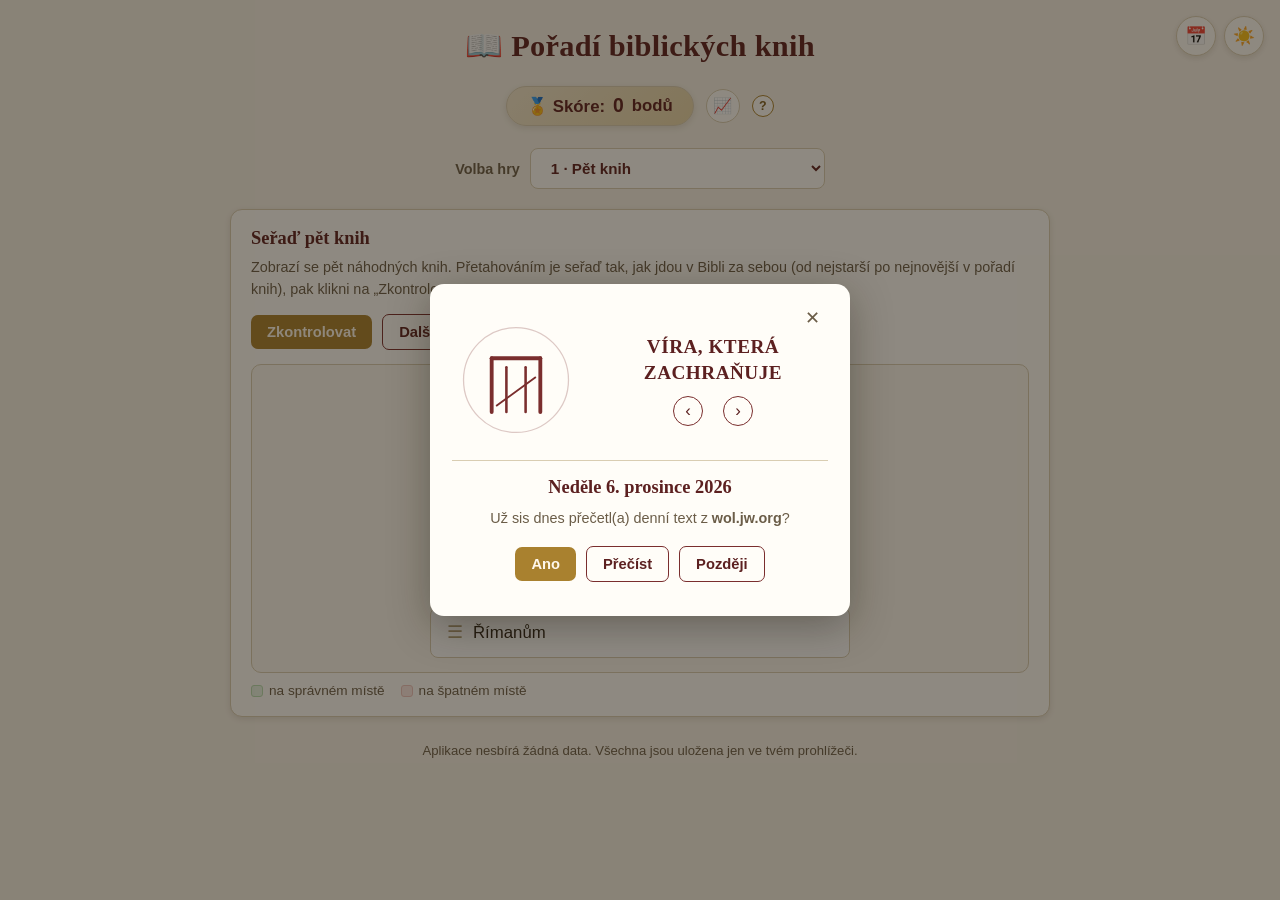
==== biblicke-knihy.html @ 61bc3046 "Add files via upload" ====
<!DOCTYPE html>
<html lang="cs">
<head>
<meta charset="UTF-8">
<meta name="viewport" content="width=device-width, initial-scale=1.0">
<title>Biblické knihy — procvičování pořadí</title>
<style>
  :root{
    color-scheme: light;
    --bg: #f6f1e6;
    --bg-panel: #fffdf8;
    --ink: #2c2317;
    --ink-soft: #6b5d48;
    --gold: #a9812f;
    --gold-dark: #7d5e20;
    --maroon: #7a2e2e;
    --maroon-dark: #5c2020;
    --green: #3c7a3c;
    --green-bg: #e6f2e2;
    --red: #b0433a;
    --red-bg: #fbe6e2;
    --border: #d9cdb2;
    --shadow: 0 2px 6px rgba(60, 45, 20, 0.12);
    --heading-font: Georgia, "Palatino Linotype", serif;
    --list-bg: #fbf7ee;
    --item-bg: #fff;
    --tooltip-bg: #2c2317;
    --ok-border: #b9dcb0;
    --bad-border: #edc3bc;
    --hover-tint: rgba(122,46,46,0.07);
  }
  :root[data-theme="friendly"]{
    --bg: #eef8ff;
    --bg-panel: #ffffff;
    --ink: #223047;
    --ink-soft: #55637e;
    --gold: #ffb100;
    --gold-dark: #e69500;
    --maroon: #ff6f59;
    --maroon-dark: #e2543f;
    --green: #2fb380;
    --green-bg: #e3faf0;
    --red: #ef5b5b;
    --red-bg: #ffe9e9;
    --border: #cfe8fb;
    --shadow: 0 2px 10px rgba(40, 100, 160, 0.12);
    --heading-font: "Trebuchet MS", "Segoe UI", Verdana, sans-serif;
    --list-bg: #f3faff;
    --item-bg: #ffffff;
    --tooltip-bg: #223047;
    --ok-border: #8fdcb4;
    --bad-border: #ffb3b3;
    --hover-tint: rgba(255,111,89,0.10);
  }
  :root[data-theme="dark"]{
    color-scheme: dark;
    --bg: #1b1710;
    --bg-panel: #241f16;
    --ink: #f3e9d0;
    --ink-soft: #c9bb99;
    --gold: #d9a441;
    --gold-dark: #b8860b;
    --maroon: #d9695a;
    --maroon-dark: #f0917c;
    --green: #6fcf8f;
    --green-bg: #1f3b2a;
    --red: #ef7b6c;
    --red-bg: #3d2220;
    --border: #4a4030;
    --shadow: 0 2px 10px rgba(0, 0, 0, 0.45);
    --heading-font: Georgia, "Palatino Linotype", serif;
    --list-bg: #211c14;
    --item-bg: #2e2718;
    --tooltip-bg: #3a2f1e;
    --ok-border: #3f6b4c;
    --bad-border: #6b3f3a;
    --hover-tint: rgba(226,115,95,0.15);
  }
  *{ box-sizing: border-box; }
  html,body{
    margin:0; padding:0;
    background: var(--bg);
    color: var(--ink);
    font-family: "Segoe UI", Verdana, Arial, sans-serif;
    min-height:100vh;
    transition: background .25s ease, color .25s ease;
  }
  .wrap{
    max-width: 860px;
    margin: 0 auto;
    padding: 28px 20px 60px;
  }
  header{
    text-align:center;
    margin-bottom: 22px;
  }
  .global-score-bar{
    display:flex;
    align-items:center;
    justify-content:center;
    gap: 12px;
    flex-wrap: wrap;
    margin: 6px 0 4px;
  }
  .global-score-bar .value-pill{
    background: linear-gradient(135deg,#f1e6ce,#e7d5a8);
    color: var(--maroon-dark);
    font-weight: 700;
    font-size: 1.05em;
    padding: 8px 20px;
    border-radius: 24px;
    border: 1px solid var(--border);
    box-shadow: var(--shadow);
    display:flex;
    align-items:center;
    gap: 8px;
  }
  .global-score-bar .value-pill .num{
    font-size: 1.15em;
    display:inline-block;
  }
  .score-pop{ animation: score-pop .45s ease; }
  @keyframes score-pop{
    0%{ transform: scale(1); }
    40%{ transform: scale(1.22); color: var(--green); }
    100%{ transform: scale(1); }
  }
  .history-btn{
    background: var(--bg-panel);
    border: 1.5px solid var(--border);
    color: var(--gold-dark);
    width: 34px;
    height: 34px;
    border-radius: 50%;
    font-size: 0.95em;
    cursor: pointer;
    display:inline-flex;
    align-items:center;
    justify-content:center;
    padding: 0;
  }

  .theme-toggle-btn, .daily-text-btn{
    position: fixed;
    top: 16px;
    right: 16px;
    background: var(--bg-panel);
    border: 1.5px solid var(--border);
    color: var(--gold-dark);
    width: 40px;
    height: 40px;
    border-radius: 50%;
    font-size: 1.1em;
    cursor: pointer;
    display:inline-flex;
    align-items:center;
    justify-content:center;
    padding: 0;
    box-shadow: var(--shadow);
    z-index: 5000;
    transition: background .25s ease, border-color .2s ease, transform .1s ease;
  }
  .daily-text-btn{ right: 64px; }
  .theme-toggle-btn:hover, .daily-text-btn:hover{ border-color: var(--gold); transform: scale(1.06); }
  .theme-toggle-btn:active, .daily-text-btn:active{ transform: scale(0.96); }
  @media (max-width: 480px){
    .theme-toggle-btn, .daily-text-btn{ top: 10px; right: 10px; width: 36px; height: 36px; font-size: 1em; }
    .daily-text-btn{ right: 54px; }
  }
  .history-btn:hover{ border-color: var(--gold); background: #f1e6ce; }

  .modal-overlay{
    position: fixed;
    inset: 0;
    background: rgba(30, 22, 10, 0.5);
    display: none;
    align-items: center;
    justify-content: center;
    z-index: 10000;
    padding: 20px;
  }
  .modal-overlay.show{ display:flex; }
  .modal-box{
    background: var(--bg-panel);
    border-radius: 14px;
    padding: 20px 22px;
    max-width: 560px;
    width: 100%;
    max-height: 80vh;
    overflow-y: auto;
    box-shadow: 0 10px 40px rgba(30,22,10,0.35);
  }
  .modal-header{
    display:flex;
    align-items:center;
    justify-content:space-between;
    margin-bottom: 12px;
    gap: 10px;
  }
  .modal-header h3{
    margin: 0;
    font-family: var(--heading-font);
    color: var(--maroon-dark);
    font-size: 1.15em;
  }
  .modal-close{
    background: transparent;
    border: none;
    font-size: 1.1em;
    color: var(--ink-soft);
    cursor: pointer;
    padding: 4px 8px;
    border-radius: 6px;
  }
  .modal-close:hover{ background: var(--hover-tint); color: var(--maroon-dark); }

  .history-table{
    width: 100%;
    border-collapse: collapse;
    font-size: 0.92em;
  }
  .history-table th, .history-table td{
    text-align: left;
    padding: 8px 10px;
    border-bottom: 1px solid var(--border);
  }
  .history-table th{
    color: var(--gold-dark);
    font-size: 0.85em;
    text-transform: uppercase;
    letter-spacing: 0.4px;
  }
  .history-table tr:last-child td{ border-bottom: none; }
  .history-table td.today-row, .history-table tr.today-row td{
    font-weight: 700;
    color: var(--maroon-dark);
  }
  .history-table .pct-good{ color: var(--green); font-weight: 700; }
  .history-table .pct-bad{ color: var(--red); }

  .overview-modal .modal-box{ max-width: 780px; }
  .daily-text-modal .modal-box{ max-width: 420px; text-align: center; }
  .daily-text-modal .modal-header{ justify-content: center; position: relative; }
  .daily-text-modal .modal-close{ position: absolute; right: 0; top: 0; }
  .daily-text-toolbar{ justify-content: center; margin-bottom: 0; }
  .daily-text-row{
    display: flex;
    align-items: center;
    gap: 18px;
    text-align: left;
    margin: 4px 0 16px;
  }
  .daily-text-icon{ width: 128px; height: 128px; flex: 0 0 auto; margin: 0; cursor: pointer; }
  .daily-text-icon svg{ width: 100%; height: 100%; display: block; pointer-events: none; }
  .daily-text-icon-desc{
    display: none;
    font-size: 0.85em;
    font-style: italic;
    color: var(--ink-light, var(--maroon));
    text-align: center;
    margin: -6px 0 14px;
    padding: 6px 10px;
    background: var(--hover-tint);
    border-radius: 8px;
  }
  .daily-text-icon-desc.show{ display: block; }
  .daily-text-word-col{
    display: flex;
    flex-direction: column;
    gap: 10px;
    flex: 1 1 auto;
  }
  .daily-text-word{
    font-family: var(--heading-font);
    color: var(--maroon-dark);
    font-size: 1.2em;
    font-weight: 700;
    margin: 0;
    line-height: 1.35;
    text-align: center;
    text-transform: uppercase;
    letter-spacing: 0.5px;
  }
  .daily-text-nav{ display: flex; justify-content: center; gap: 20px; }
  .daily-text-nav-btn{
    width: 30px;
    height: 30px;
    border-radius: 50%;
    border: 1px solid var(--maroon);
    background: transparent;
    color: var(--maroon-dark);
    font-size: 1.05em;
    line-height: 1;
    cursor: pointer;
    display: flex;
    align-items: center;
    justify-content: center;
    transition: background .15s ease, transform .05s ease;
  }
  .daily-text-nav-btn:hover{ background: var(--hover-tint); }
  .daily-text-nav-btn:active{ transform: translateY(1px); }
  @media (max-width: 480px){
    .daily-text-icon{ width: 100px; height: 100px; }
    .daily-text-word{ font-size: 1.15em; }
  }
  .daily-text-divider{
    border: none;
    border-top: 1px solid var(--border);
    margin: 0 0 16px;
  }
  .daily-text-date{
    font-family: var(--heading-font);
    color: var(--maroon-dark);
    font-size: 1.15em;
    margin: 0 0 10px;
    text-align: center;
  }
  .table-scroll{ overflow-x: auto; }
  .overview-table{
    width: 100%;
    border-collapse: collapse;
    font-size: 0.85em;
    white-space: nowrap;
  }
  .overview-table th, .overview-table td{
    text-align: left;
    padding: 6px 10px;
    border-bottom: 1px solid var(--border);
  }
  .overview-table th{
    color: var(--gold-dark);
    font-size: 0.82em;
    text-transform: uppercase;
    letter-spacing: 0.3px;
    position: sticky;
    top: 0;
    background: var(--bg-panel);
  }
  .overview-table tr:last-child td{ border-bottom: none; }
  .overview-table td:first-child{ font-weight: 600; color: var(--maroon-dark); }
  .overview-table tr.testament-gap td{ padding: 8px 0; border-bottom: none; }

  .help-icon{
    position: relative;
    display:inline-flex;
    align-items:center;
    justify-content:center;
    width: 22px;
    height: 22px;
    border-radius: 50%;
    background: var(--bg-panel);
    border: 1.5px solid var(--gold);
    color: var(--gold-dark);
    font-size: 0.78em;
    font-weight: 700;
    cursor: help;
  }
  .help-icon .tooltip{
    display:none;
    position: absolute;
    top: 130%;
    left: 50%;
    transform: translateX(-50%);
    width: 260px;
    background: var(--tooltip-bg);
    color: #fff8ec;
    font-weight: 400;
    font-size: 0.82em;
    line-height: 1.4;
    padding: 10px 12px;
    border-radius: 8px;
    box-shadow: var(--shadow);
    z-index: 20;
    text-align: left;
  }
  .help-icon .tooltip::after{
    content: "";
    position: absolute;
    bottom: 100%;
    left: 50%;
    transform: translateX(-50%);
    border: 6px solid transparent;
    border-bottom-color: var(--tooltip-bg);
  }
  .help-icon:hover .tooltip,
  .help-icon:focus .tooltip,
  .help-icon.tooltip-open .tooltip{
    display:block;
  }

  h1{
    font-family: var(--heading-font);
    color: var(--maroon-dark);
    font-size: 1.9em;
    margin: 0 0 6px;
    letter-spacing: 0.3px;
  }
  nav.tabs{
    display:flex;
    justify-content:center;
    align-items:center;
    gap: 10px;
    margin: 22px 0 20px;
    flex-wrap: wrap;
  }
  .mode-select-label{
    color: var(--ink-soft);
    font-size: 0.9em;
    font-weight: 600;
  }
  .mode-select{
    background: var(--bg-panel);
    border: 1.5px solid var(--border);
    color: var(--maroon-dark);
    padding: 10px 16px;
    border-radius: 8px;
    font-size: 0.95em;
    font-weight: 600;
    cursor: pointer;
    font-family: inherit;
    min-width: 240px;
  }
  .mode-select:hover{ border-color: var(--gold); }
  .mode-select:focus{ outline: 2px solid var(--gold); outline-offset: 1px; }
  .panel{ display:none; }
  .panel.active{ display:block; }

  .card{
    background: var(--bg-panel);
    border: 1px solid var(--border);
    border-radius: 12px;
    padding: 18px 20px;
    box-shadow: var(--shadow);
    margin-bottom: 18px;
    transition: background .25s ease, border-color .25s ease;
  }
  .card h2{
    font-family: var(--heading-font);
    color: var(--maroon-dark);
    font-size: 1.15em;
    margin: 0 0 8px;
    display: flex;
    align-items: center;
    gap: 8px;
  }
  .card h2 .help-icon{
    flex-shrink: 0;
    font-family: "Segoe UI", Verdana, Arial, sans-serif;
  }
  .card h2 .help-icon .tooltip{
    left: 0;
    transform: none;
    font-weight: 400;
  }
  .card h2 .help-icon .tooltip::after{
    left: 10px;
    transform: none;
  }
  .hint{
    color: var(--ink-soft);
    font-size: 0.9em;
    margin: 0 0 14px;
    line-height: 1.5;
  }

  .toolbar{
    display:flex;
    gap: 10px;
    flex-wrap: wrap;
    align-items:center;
    margin-bottom: 14px;
  }
  button.action{
    background: var(--gold);
    color: #fff8ec;
    border: none;
    padding: 9px 16px;
    border-radius: 7px;
    font-size: 0.92em;
    font-weight: 600;
    cursor: pointer;
    transition: background .15s ease, transform .05s ease;
  }
  button.action:hover{ background: var(--gold-dark); }
  button.action:active{ transform: translateY(1px); }
  button.action.secondary{
    background: transparent;
    color: var(--maroon-dark);
    border: 1.5px solid var(--maroon);
  }
  button.action.secondary:hover{ background: var(--hover-tint); }
  .btn-short{ display:none; }

  .score{
    margin-left: auto;
    font-weight: 700;
    color: var(--maroon-dark);
    font-size: 0.95em;
    background: #f1e6ce;
    padding: 6px 12px;
    border-radius: 20px;
    border: 1px solid var(--border);
  }

  .verdict{
    margin: 4px 0 14px;
    padding: 10px 14px;
    border-radius: 8px;
    font-weight: 600;
    font-size: 0.95em;
    display:none;
  }
  .verdict.show{ display:block; }
  .verdict.perfect{ background: var(--green-bg); color: var(--green); border: 1px solid var(--ok-border); font-size: 1.05em; }
  .verdict.partial{ background: var(--red-bg); color: var(--red); border: 1px solid var(--bad-border); }
  .verdict.celebrate{ animation: verdict-pop .55s cubic-bezier(.34,1.56,.64,1); }

  @keyframes verdict-pop{
    0%{ transform: scale(0.85); }
    50%{ transform: scale(1.06); }
    100%{ transform: scale(1); }
  }

  .firework-particle{
    position: fixed;
    width: 6px;
    height: 6px;
    border-radius: 50%;
    pointer-events: none;
    z-index: 9999;
    box-shadow: 0 0 6px 1px currentColor;
    animation-name: firework-burst;
    animation-timing-function: cubic-bezier(.15,.65,.35,1);
    animation-fill-mode: forwards;
  }
  @keyframes firework-burst{
    0%{ transform: translate3d(0,0,0) scale(1); opacity: 1; }
    65%{ opacity: 1; }
    100%{ transform: translate3d(var(--dx), var(--dy), 0) scale(0.25); opacity: 0; }
  }

  .firework-flash{
    position: fixed;
    width: 10px;
    height: 10px;
    margin: -5px 0 0 -5px;
    border-radius: 50%;
    pointer-events: none;
    z-index: 9998;
    background: radial-gradient(circle, #fff 0%, rgba(255,255,255,0) 70%);
    animation: firework-flash .45s ease-out forwards;
  }
  @keyframes firework-flash{
    0%{ transform: scale(0.3); opacity: 1; }
    100%{ transform: scale(7); opacity: 0; }
  }

  .sortable-list{
    list-style: none;
    margin: 0; padding: 0;
    max-height: 60vh;
    overflow-y: auto;
    border: 1px solid var(--border);
    border-radius: 10px;
    padding: 8px;
    background: var(--list-bg);
    transition: background .25s ease, border-color .25s ease;
  }
  #list2.sortable-list, #list3.sortable-list, #list6.sortable-list, #list1.sortable-list{ max-height: none; }

  .two-col{
    display:flex;
    gap: 14px;
    flex-wrap: nowrap;
    align-items: stretch;
  }
  .two-col .col{
    flex: 1 1 0;
    min-width: 0;
  }
  .two-col .col h3{
    font-family: var(--heading-font);
    color: var(--gold-dark);
    font-size: 0.95em;
    line-height: 1.25;
    margin: 0 0 8px;
    text-align: center;
    text-transform: uppercase;
    letter-spacing: 0.5px;
    min-height: 2.5em;
    display: flex;
    align-items: flex-end;
    justify-content: center;
  }
  .two-col .sortable-list{
    max-height: none;
  }

  .solution-wrap{
    display: flex;
    gap: 14px;
    flex-wrap: nowrap;
    align-items: stretch;
  }
  .solution-wrap .col{
    flex: 1 1 0;
    min-width: 0;
  }
  .solution-wrap .col h3{
    font-family: var(--heading-font);
    color: var(--gold-dark);
    font-size: 0.95em;
    line-height: 1.25;
    margin: 0 0 8px;
    text-align: center;
    text-transform: uppercase;
    letter-spacing: 0.5px;
    display: none;
  }
  .solution-wrap.revealed .col h3{ display: block; }
  .solution-wrap .solution-col{ display: none; }
  .solution-wrap.revealed .solution-col{ display: block; }
  .solution-wrap .sortable-list{ max-height: none; }
  .solution-item{ cursor: default; }
  .solution-item:active{ cursor: default; }
  .solution-item .pos{ flex-shrink: 0; }

  .tile-section-title{
    font-family: var(--heading-font);
    color: var(--gold-dark);
    font-size: 1em;
    text-transform: uppercase;
    letter-spacing: 0.5px;
    margin: 18px 0 8px;
    text-align: left;
  }
  .tile-section-title:first-of-type{ margin-top: 4px; }
  .book-tile-grid{
    list-style: none;
    margin: 0;
    padding: 0;
    display: grid;
    grid-template-columns: repeat(auto-fill, minmax(58px, 1fr));
    gap: 8px;
  }
  .book-tile{
    aspect-ratio: 1;
    display: flex;
    align-items: center;
    justify-content: center;
    text-align: center;
    background: var(--item-bg);
    border: 1.5px solid var(--border);
    border-radius: 8px;
    padding: 4px;
    font-size: 0.85em;
    line-height: 1.15;
    cursor: grab;
    user-select: none;
    transition: background .15s ease, border-color .15s ease, transform .05s ease;
  }
  .book-tile:active{ cursor: grabbing; }
  .book-tile.dragging{ opacity: 0.4; }
  .book-tile.drop-target{ border-color: var(--gold); }
  .book-tile.correct{
    background: var(--green-bg);
    border-color: var(--ok-border);
  }
  .book-tile.incorrect{
    background: var(--red-bg);
    border-color: var(--bad-border);
  }
  @media (max-width: 480px){
    .book-tile-grid{ grid-template-columns: repeat(auto-fill, minmax(48px, 1fr)); gap: 6px; }
    .book-tile{ font-size: 0.78em; }
    .tile-section-title{ font-size: 0.9em; }
  }
  /* Na tabletu a počítači je místa dost, tak jsou čtverečky větší a
     prostornější — spíš obdélníky s čitelnějším textem než malé čtverečky. */
  @media (min-width: 640px){
    .book-tile-grid{ grid-template-columns: repeat(auto-fill, minmax(100px, 1fr)); gap: 10px; }
    .book-tile{
      aspect-ratio: auto;
      min-height: 64px;
      padding: 8px 10px;
      font-size: 1.05em;
      border-radius: 10px;
    }
    .tile-section-title{ font-size: 1.1em; margin: 22px 0 10px; }
  }
  #panel4 .book-item, #panel5 .book-item{
    width: 100%;
    min-width: 0;
    min-height: 62px;
    box-sizing: border-box;
    margin: 6px 0;
    padding: 8px 10px;
    justify-content: flex-start;
    text-align: left;
  }
  #panel4 .book-item .name, #panel5 .book-item .name{ line-height: 1.25; }

  @media (max-width: 480px){
    .two-col{ gap: 8px; }
    #panel4 .book-item, #panel5 .book-item{
      min-height: 56px;
      padding: 7px 8px;
      font-size: 0.82em;
      gap: 6px;
    }
    #panel4 .book-item .handle, #panel5 .book-item .handle{ font-size: 0.9em; }
    .two-col .col h3{ font-size: 0.8em; }
  }

  .book-item{
    background: var(--item-bg);
    border: 1.5px solid var(--border);
    border-radius: 8px;
    padding: 11px 14px;
    margin: 6px auto;
    width: min(420px, 100%);
    min-width: 200px;
    cursor: grab;
    display:flex;
    align-items:center;
    justify-content:center;
    gap: 10px;
    font-size: 0.98em;
    user-select: none;
    transition: background .15s ease, border-color .15s ease, transform .05s ease;
  }
  .book-item:active{ cursor: grabbing; }
  .book-item .handle{
    color: var(--gold-dark);
    font-size: 1.05em;
    opacity: 0.6;
  }
  .book-item .pos{
    display:inline-flex;
    align-items:center;
    justify-content:center;
    min-width: 24px;
    height: 24px;
    border-radius: 50%;
    background: #eee0c0;
    color: var(--gold-dark);
    font-size: 0.78em;
    font-weight: 700;
  }
  .book-item .name{ flex: 1; }
  .book-item.dragging{ opacity: 0.4; }
  .book-item.drop-target{ border-color: var(--gold); }
  .book-item.correct{
    background: var(--green-bg);
    border-color: var(--ok-border);
  }
  .book-item.incorrect{
    background: var(--red-bg);
    border-color: var(--bad-border);
  }

  #list2 .book-item, #list2Solution .book-item{ font-size: 1.05em; padding: 14px 16px; }

  .item-arrow{
    flex-shrink: 0;
    width: 26px;
    height: 26px;
    border-radius: 50%;
    border: 1.5px solid var(--border);
    background: var(--item-bg);
    color: var(--gold-dark);
    font-size: 0.9em;
    line-height: 1;
    display: flex;
    align-items: center;
    justify-content: center;
    cursor: pointer;
    padding: 0;
    transition: background .15s ease, border-color .15s ease, transform .05s ease;
  }
  .item-arrow:hover{ background: var(--hover-tint); border-color: var(--gold); }
  .item-arrow:active{ transform: scale(0.92); }
  #list1.hide-arrows .item-arrow{ display: none; }

  .legend{
    display:flex;
    gap: 16px;
    font-size: 0.85em;
    color: var(--ink-soft);
    margin-top: 10px;
    flex-wrap: wrap;
  }
  .legend span{ display:flex; align-items:center; gap:6px; }
  .swatch{ width:12px; height:12px; border-radius:3px; display:inline-block; }
  .swatch.g{ background: var(--green-bg); border:1px solid var(--ok-border); }
  .swatch.r{ background: var(--red-bg); border:1px solid var(--bad-border); }

  footer{
    text-align:center;
    color: var(--ink-soft);
    font-size: 0.82em;
    margin-top: 26px;
  }

  @media (max-width: 480px){
    h1{ font-size: 1.5em; }
    .book-item{ font-size: 0.9em; padding: 9px 10px; }
    .btn-full{ display:none; }
    .btn-short{ display:inline; }
    .toolbar{ gap: 6px; }
    .toolbar button.action{ padding: 8px 9px; font-size: 0.85em; }
  }
</style>
</head>
<body>
<button class="theme-toggle-btn" id="themeToggle" title="Přepnout vzhled" aria-label="Přepnout vzhled">☀️</button>
<button class="daily-text-btn" id="dailyTextBtn" title="Denní text" aria-label="Denní text">📅</button>
<div class="wrap">
  <header>
    <h1>📖 Pořadí biblických knih</h1>
  </header>

  <div class="global-score-bar">
    <span class="value-pill">🏅 Skóre: <span class="num" id="globalScoreValue">0</span> bodů</span>
    <button class="history-btn" id="historyBtn" title="Historie skóre" aria-label="Historie skóre">📈</button>
    <span class="help-icon" id="scoreHelpIcon" tabindex="0">
      ?
      <span class="tooltip">Za každou správně umístěnou knihu nebo pisatele +2 body, u nejtěžší hry (doba dokončení psaní) +5 bodů. Za každou chybu −1 bod, za bezchybné kolo bonus navrch. Skóre je společné pro všech pět her a v tomto prohlížeči vydrží do půlnoci, pak se počítá znovu od nuly. Historie (ikonka grafu) ukazuje přehled po dnech.</span>
    </span>
  </div>

  <div class="modal-overlay" id="historyModal">
    <div class="modal-box">
      <div class="modal-header">
        <h3>📈 Historie skóre po dnech</h3>
        <button class="modal-close" id="historyClose" aria-label="Zavřít">✕</button>
      </div>
      <div id="historyContent"></div>
    </div>
  </div>

  <div class="modal-overlay overview-modal" id="overviewModal">
    <div class="modal-box">
      <div class="modal-header">
        <h3>Přehled biblických knih</h3>
        <button class="modal-close" id="overviewClose" aria-label="Zavřít">✕</button>
      </div>
      <div id="overviewContent"></div>
    </div>
  </div>

  <div class="modal-overlay daily-text-modal" id="dailyTextModal">
    <div class="modal-box">
      <div class="modal-header">
        <button class="modal-close" id="dailyTextClose" aria-label="Zavřít">✕</button>
      </div>
      <div class="daily-text-row">
        <div class="daily-text-icon" id="dailyTextIcon" role="button" tabindex="0" aria-label="Co znázorňuje ikona"></div>
        <div class="daily-text-word-col">
          <p class="daily-text-word" id="dailyTextWord"></p>
          <div class="daily-text-nav">
            <button class="daily-text-nav-btn" id="dailyTextPrev" aria-label="Předchozí den">‹</button>
            <button class="daily-text-nav-btn" id="dailyTextNext" aria-label="Další den">›</button>
          </div>
        </div>
      </div>
      <p class="daily-text-icon-desc" id="dailyTextIconDesc"></p>
      <hr class="daily-text-divider" />
      <h3 id="dailyTextTitle" class="daily-text-date">Denní text</h3>
      <p class="hint" style="margin:0 0 16px;">Už sis dnes přečetl(a) denní text z <strong>wol.jw.org</strong>?</p>
      <div class="toolbar daily-text-toolbar">
        <button class="action" id="dailyTextYes">Ano</button>
        <button class="action secondary" id="dailyTextReadBtn">Přečíst</button>
        <button class="action secondary" id="dailyTextLater">Později</button>
      </div>
    </div>
  </div>

  <nav class="tabs">
    <label for="modeSelect" class="mode-select-label">Volba hry</label>
    <select id="modeSelect" class="mode-select">
      <option value="2">1 · Pět knih</option>
      <option value="3">2 · Malí proroci</option>
      <option value="4">3 · Knihy a pisatelé</option>
      <option value="5">4 · Kniha a doba dokončení psaní</option>
      <option value="6">5 · Křesťanská řecká písma</option>
      <option value="1">6 · Všech 66 knih</option>
      <option value="7">7 · Všech 66 knih (čtverečky)</option>
    </select>
  </nav>

  <!-- MODE 1 -->
  <section class="panel" id="panel1">
    <div class="card">
      <h2>Seřaď všech 66 knih<span class="help-icon hint-icon" id="hint1Icon" tabindex="0" style="display:none;">?<span class="tooltip">Knihy jsou zamíchané. Přetahováním (klikni, táhni a pusť) je seřaď do správného pořadí, v jakém jdou v Bibli za sebou — od Genesis po Zjevení. Pak klikni na „Zkontrolovat“.</span></span></h2>
      <p class="hint" id="hint1">Knihy jsou zamíchané. Přetahováním (klikni, táhni a pusť) je seřaď do správného pořadí, v jakém jdou v Bibli za sebou — od Genesis po Zjevení. Pak klikni na „Zkontrolovat“.</p>
      <div class="toolbar">
        <button class="action" id="check1">Zkontrolovat</button>
        <button class="action secondary" id="shuffle1"><span class="btn-full">Zamíchat znovu</span><span class="btn-short">Další</span></button>
        <button class="action secondary" id="reveal1"><span class="btn-full">Zobrazit řešení</span><span class="btn-short">Řešení</span></button>
        <button class="action secondary" id="overview1" aria-label="Přehled biblických knih"><span class="btn-full">Přehled</span><span class="btn-short" aria-hidden="true">📖</span></button>
      </div>
      <div class="verdict" id="verdict1"></div>
      <div class="solution-wrap" id="wrap1">
        <div class="col">
          <h3>Tvé pořadí</h3>
          <ul class="sortable-list" id="list1"></ul>
        </div>
        <div class="col solution-col">
          <h3>Správné řešení</h3>
          <ul class="sortable-list" id="list1Solution"></ul>
        </div>
      </div>
      <div class="legend">
        <span><span class="swatch g"></span> na správném místě</span>
        <span><span class="swatch r"></span> na špatném místě</span>
      </div>
    </div>
  </section>

  <!-- MODE 2 -->
  <section class="panel active" id="panel2">
    <div class="card">
      <h2>Seřaď pět knih<span class="help-icon hint-icon" id="hint2Icon" tabindex="0" style="display:none;">?<span class="tooltip">Zobrazí se pět náhodných knih. Přetahováním je seřaď tak, jak jdou v Bibli za sebou (od nejstarší po nejnovější v pořadí knih), pak klikni na „Zkontrolovat“.</span></span></h2>
      <p class="hint" id="hint2">Zobrazí se pět náhodných knih. Přetahováním je seřaď tak, jak jdou v Bibli za sebou (od nejstarší po nejnovější v pořadí knih), pak klikni na „Zkontrolovat“.</p>
      <div class="toolbar">
        <button class="action" id="check2">Zkontrolovat</button>
        <button class="action secondary" id="next2"><span class="btn-full">Dalších pět knih</span><span class="btn-short">Další</span></button>
        <button class="action secondary" id="reveal2"><span class="btn-full">Zobrazit řešení</span><span class="btn-short">Řešení</span></button>
        <button class="action secondary" id="overview2" aria-label="Přehled biblických knih"><span class="btn-full">Přehled</span><span class="btn-short" aria-hidden="true">📖</span></button>
      </div>
      <div class="verdict" id="verdict2"></div>
      <div class="solution-wrap" id="wrap2">
        <div class="col">
          <h3>Tvé pořadí</h3>
          <ul class="sortable-list" id="list2"></ul>
        </div>
        <div class="col solution-col">
          <h3>Správné řešení</h3>
          <ul class="sortable-list" id="list2Solution"></ul>
        </div>
      </div>
      <div class="legend">
        <span><span class="swatch g"></span> na správném místě</span>
        <span><span class="swatch r"></span> na špatném místě</span>
      </div>
    </div>
  </section>

  <!-- MODE 3 -->
  <section class="panel" id="panel3">
    <div class="card">
      <h2>Seřaď 12 malých proroků<span class="help-icon hint-icon" id="hint3Icon" tabindex="0" style="display:none;">?<span class="tooltip">Zamíchá se všech 12 knih malých proroků (Ozeáš až Malachiáš). Přetahováním je seřaď do správného pořadí, pak klikni na „Zkontrolovat“.</span></span></h2>
      <p class="hint" id="hint3">Zamíchá se všech 12 knih malých proroků (Ozeáš až Malachiáš). Přetahováním je seřaď do správného pořadí, pak klikni na „Zkontrolovat“.</p>
      <div class="toolbar">
        <button class="action" id="check3">Zkontrolovat</button>
        <button class="action secondary" id="shuffle3"><span class="btn-full">Zamíchat znovu</span><span class="btn-short">Další</span></button>
        <button class="action secondary" id="reveal3"><span class="btn-full">Zobrazit řešení</span><span class="btn-short">Řešení</span></button>
        <button class="action secondary" id="overview3" aria-label="Přehled biblických knih"><span class="btn-full">Přehled</span><span class="btn-short" aria-hidden="true">📖</span></button>
      </div>
      <div class="verdict" id="verdict3"></div>
      <div class="solution-wrap" id="wrap3">
        <div class="col">
          <h3>Tvé pořadí</h3>
          <ul class="sortable-list" id="list3"></ul>
        </div>
        <div class="col solution-col">
          <h3>Správné řešení</h3>
          <ul class="sortable-list" id="list3Solution"></ul>
        </div>
      </div>
      <div class="legend">
        <span><span class="swatch g"></span> na správném místě</span>
        <span><span class="swatch r"></span> na špatném místě</span>
      </div>
    </div>
  </section>

  <!-- MODE 4 -->
  <section class="panel" id="panel4">
    <div class="card">
      <h2>Seřaď knihy a přiřaď pisatele<span class="help-icon hint-icon" id="hint4Icon" tabindex="0" style="display:none;">?<span class="tooltip">V levém sloupci je 5 náhodných knih — přetažením je seřaď podle pořadí v Bibli. V pravém sloupci jsou zamíchaní pisatelé těchto knih — přetažením je přeskládej tak, aby pisatel odpovídal knize ve stejném řádku. Pak klikni na „Zkontrolovat“.</span></span></h2>
      <p class="hint" id="hint4">V levém sloupci je 5 náhodných knih — přetažením je seřaď podle pořadí v Bibli. V pravém sloupci jsou zamíchaní pisatelé těchto knih — přetažením je přeskládej tak, aby pisatel odpovídal knize ve stejném řádku. Pak klikni na „Zkontrolovat“.</p>
      <div class="toolbar">
        <button class="action" id="check4">Zkontrolovat</button>
        <button class="action secondary" id="shuffle4"><span class="btn-full">Nových 5 knih</span><span class="btn-short">Další</span></button>
        <button class="action secondary" id="reveal4"><span class="btn-full">Zobrazit řešení</span><span class="btn-short">Řešení</span></button>
        <button class="action secondary" id="overview4" aria-label="Přehled biblických knih"><span class="btn-full">Přehled</span><span class="btn-short" aria-hidden="true">📖</span></button>
      </div>
      <div class="verdict" id="verdict4"></div>
      <div class="two-col">
        <div class="col">
          <h3>Knihy</h3>
          <ul class="sortable-list" id="list4books"></ul>
        </div>
        <div class="col">
          <h3>Pisatelé</h3>
          <ul class="sortable-list" id="list4writers"></ul>
        </div>
      </div>
      <div class="legend">
        <span><span class="swatch g"></span> na správném místě / správný pisatel</span>
        <span><span class="swatch r"></span> na špatném místě / špatný pisatel</span>
      </div>
    </div>
  </section>

  <!-- MODE 5 -->
  <section class="panel" id="panel5">
    <div class="card">
      <h2>Seřaď knihy a přiřaď dobu dokončení psaní<span class="help-icon hint-icon" id="hint5Icon" tabindex="0" style="display:none;">?<span class="tooltip">V levém sloupci je 5 náhodných knih — přetažením je seřaď podle pořadí v Bibli. V pravém sloupci je zamíchaná doba dokončení psaní těchto knih — přetažením ji přeskládej tak, aby odpovídala knize ve stejném řádku. Pak klikni na „Zkontrolovat“.</span></span></h2>
      <p class="hint" id="hint5">V levém sloupci je 5 náhodných knih — přetažením je seřaď podle pořadí v Bibli. V pravém sloupci je zamíchaná doba dokončení psaní těchto knih — přetažením ji přeskládej tak, aby odpovídala knize ve stejném řádku. Pak klikni na „Zkontrolovat“.</p>
      <div class="toolbar">
        <button class="action" id="check5">Zkontrolovat</button>
        <button class="action secondary" id="shuffle5"><span class="btn-full">Nových 5 knih</span><span class="btn-short">Další</span></button>
        <button class="action secondary" id="reveal5"><span class="btn-full">Zobrazit řešení</span><span class="btn-short">Řešení</span></button>
        <button class="action secondary" id="overview5" aria-label="Přehled biblických knih"><span class="btn-full">Přehled</span><span class="btn-short" aria-hidden="true">📖</span></button>
      </div>
      <div class="verdict" id="verdict5"></div>
      <div class="two-col">
        <div class="col">
          <h3>Knihy</h3>
          <ul class="sortable-list" id="list5books"></ul>
        </div>
        <div class="col">
          <h3>Doba dokončení psaní</h3>
          <ul class="sortable-list" id="list5periods"></ul>
        </div>
      </div>
      <div class="legend">
        <span><span class="swatch g"></span> na správném místě / správná doba dokončení</span>
        <span><span class="swatch r"></span> na špatném místě / špatná doba dokončení</span>
      </div>
    </div>
  </section>

  <!-- MODE 6 -->
  <section class="panel" id="panel6">
    <div class="card">
      <h2>Seřaď Křesťanská řecká písma<span class="help-icon hint-icon" id="hint6Icon" tabindex="0" style="display:none;">?<span class="tooltip">Zamíchá se všech 27 knih Křesťanských řeckých písem (Matouš až Zjevení). Přetahováním je seřaď do správného pořadí, pak klikni na „Zkontrolovat“.</span></span></h2>
      <p class="hint" id="hint6">Zamíchá se všech 27 knih Křesťanských řeckých písem (Matouš až Zjevení). Přetahováním je seřaď do správného pořadí, pak klikni na „Zkontrolovat“.</p>
      <div class="toolbar">
        <button class="action" id="check6">Zkontrolovat</button>
        <button class="action secondary" id="shuffle6"><span class="btn-full">Zamíchat znovu</span><span class="btn-short">Další</span></button>
        <button class="action secondary" id="reveal6"><span class="btn-full">Zobrazit řešení</span><span class="btn-short">Řešení</span></button>
        <button class="action secondary" id="overview6" aria-label="Přehled biblických knih"><span class="btn-full">Přehled</span><span class="btn-short" aria-hidden="true">📖</span></button>
      </div>
      <div class="verdict" id="verdict6"></div>
      <div class="solution-wrap" id="wrap6">
        <div class="col">
          <h3>Tvé pořadí</h3>
          <ul class="sortable-list" id="list6"></ul>
        </div>
        <div class="col solution-col">
          <h3>Správné řešení</h3>
          <ul class="sortable-list" id="list6Solution"></ul>
        </div>
      </div>
      <div class="legend">
        <span><span class="swatch g"></span> na správném místě</span>
        <span><span class="swatch r"></span> na špatném místě</span>
      </div>
    </div>
  </section>

  <!-- MODE 7 -->
  <section class="panel" id="panel7">
    <div class="card">
      <h2>Seřaď všech 66 knih (čtverečky)<span class="help-icon hint-icon" id="hint7Icon" tabindex="0" style="display:none;">?<span class="tooltip">Čtverečky se zkratkami knih jsou zamíchané úplně — i mezi oběma skupinami. Přetahováním je rozděl a seřaď tak, aby v horní skupině byla Hebrejsko-aramejská písma a ve spodní Křesťanská řecká písma, obojí ve správném pořadí, pak klikni na „Zkontrolovat“.</span></span></h2>
      <p class="hint" id="hint7">Čtverečky se zkratkami knih jsou zamíchané úplně — i mezi oběma skupinami. Přetahováním je rozděl a seřaď tak, aby v horní skupině byla Hebrejsko-aramejská písma a ve spodní Křesťanská řecká písma, obojí ve správném pořadí, pak klikni na „Zkontrolovat“.</p>
      <div class="toolbar">
        <button class="action" id="check7">Zkontrolovat</button>
        <button class="action secondary" id="shuffle7"><span class="btn-full">Zamíchat znovu</span><span class="btn-short">Další</span></button>
        <button class="action secondary" id="reveal7"><span class="btn-full">Zobrazit řešení</span><span class="btn-short">Řešení</span></button>
        <button class="action secondary" id="overview7" aria-label="Přehled biblických knih"><span class="btn-full">Přehled</span><span class="btn-short" aria-hidden="true">📖</span></button>
      </div>
      <div class="verdict" id="verdict7"></div>
      <h3 class="tile-section-title">Hebrejsko-aramejská písma</h3>
      <ul class="book-tile-grid" id="grid7ot"></ul>
      <h3 class="tile-section-title">Křesťanská řecká písma</h3>
      <ul class="book-tile-grid" id="grid7nt"></ul>
      <div class="legend">
        <span><span class="swatch g"></span> na správném místě</span>
        <span><span class="swatch r"></span> na špatném místě</span>
      </div>
    </div>
  </section>

  <footer>Aplikace nesbírá žádná data. Všechna jsou uložena jen ve tvém prohlížeči.</footer>
</div>

<script>
(function(){
  "use strict";

  // ---------- VZHLED (klasický / světlý přátelský / tmavý) ----------
  // Bez výslovné volby hráče se vzhled řídí systémovým nastavením
  // (tmavý režim systému -> tmavé zobrazení hry). Jakmile hráč klikne
  // na přepínač, jeho volba se uloží a systémové nastavení se dál
  // nesleduje.
  const THEME_KEY = "bibleGameTheme";
  const THEME_ORDER = ["classic", "friendly", "dark"];

  function loadExplicitTheme(){
    try{
      const saved = localStorage.getItem(THEME_KEY);
      return THEME_ORDER.indexOf(saved) !== -1 ? saved : null;
    }catch(err){
      return null;
    }
  }
  function saveExplicitTheme(theme){
    try{ localStorage.setItem(THEME_KEY, theme); }catch(err){}
  }
  function systemPrefersDark(){
    try{
      return !!(window.matchMedia && window.matchMedia("(prefers-color-scheme: dark)").matches);
    }catch(err){
      return false;
    }
  }

  let explicitTheme = loadExplicitTheme();
  let currentTheme = explicitTheme || (systemPrefersDark() ? "dark" : "classic");
  const themeToggleBtn = document.getElementById("themeToggle");

  const THEME_META = {
    classic: { icon: "☀️", label: "Přepnout na světlé přátelské zobrazení" },
    friendly: { icon: "🌙", label: "Přepnout na tmavé zobrazení" },
    dark: { icon: "📜", label: "Přepnout na klasické zobrazení" }
  };

  function applyTheme(theme){
    if(theme === "classic"){
      document.documentElement.removeAttribute("data-theme");
    }else{
      document.documentElement.setAttribute("data-theme", theme);
    }
    if(themeToggleBtn){
      const meta = THEME_META[theme] || THEME_META.classic;
      themeToggleBtn.textContent = meta.icon;
      themeToggleBtn.title = meta.label;
      themeToggleBtn.setAttribute("aria-label", meta.label);
    }
  }

  applyTheme(currentTheme);

  if(themeToggleBtn){
    themeToggleBtn.addEventListener("click", ()=>{
      const idx = THEME_ORDER.indexOf(currentTheme);
      currentTheme = THEME_ORDER[(idx + 1) % THEME_ORDER.length];
      explicitTheme = currentTheme;
      saveExplicitTheme(currentTheme);
      applyTheme(currentTheme);
    });
  }

  // Dokud hráč vzhled sám nezvolil, sleduj živě systémové přepnutí tmavý/světlý.
  try{
    if(window.matchMedia){
      window.matchMedia("(prefers-color-scheme: dark)").addEventListener("change", (e)=>{
        if(explicitTheme) return;
        currentTheme = e.matches ? "dark" : "classic";
        applyTheme(currentTheme);
      });
    }
  }catch(err){}

  const BOOKS = [
    "1. Mojžíšova","2. Mojžíšova","3. Mojžíšova","4. Mojžíšova","5. Mojžíšova",
    "Jozue","Soudci","Rut","1. Samuelova","2. Samuelova",
    "1. Královská","2. Královská","1. Paralipomenon","2. Paralipomenon",
    "Ezra","Nehemjáš","Ester","Job","Žalmy","Přísloví",
    "Kazatel","Šalomounova píseň","Izajáš","Jeremjáš","Nářky",
    "Ezekiel","Daniel","Ozeáš","Joel","Amos",
    "Obadjáš","Jonáš","Micheáš","Nahum","Habakuk",
    "Sefanjáš","Ageus","Zecharjáš","Malachiáš",
    "Matouš","Marek","Lukáš","Jan","Skutky",
    "Římanům","1. Korinťanům","2. Korinťanům","Galaťanům","Efezanům",
    "Filipanům","Kolosanům","1. Tesaloničanům","2. Tesaloničanům",
    "1. Timoteovi","2. Timoteovi","Titovi","Filemonovi","Hebrejcům",
    "Jakub","1. Petra","2. Petra","1. Jana","2. Jana","3. Jana",
    "Juda","Zjevení"
  ];

  // Krátké zkratky knih pro režim 7 (mřížka čtverečků) — v pořadí odpovídajícím BOOKS.
  const BOOK_ABBR = [
    "1Mo","2Mo","3Mo","4Mo","5Mo",
    "Joz","Sd","Rut","1Sa","2Sa",
    "1Kr","2Kr","1Pa","2Pa",
    "Ezr","Ne","Es","Job","Ža","Př",
    "Ka","Pís","Iz","Jer","Ná",
    "Eze","Da","Oz","Joe","Am",
    "Ob","Jon","Mi","Na","Hab",
    "Sef","Ag","Ze","Mal",
    "Mt","Mr","Lk","Jan","Sk",
    "Ří","1Ko","2Ko","Ga","Ef",
    "Flp","Kol","1Te","2Te",
    "1Ti","2Ti","Tit","Flm","Heb",
    "Jk","1Pe","2Pe","1Ja","2Ja","3Ja",
    "Juda","Zj"
  ];

  // Pisatelé jednotlivých knih (podle přehledu na jw.org)
  const WRITERS = [
    "Mojžíš","Mojžíš","Mojžíš","Mojžíš","Mojžíš",
    "Jozue","Samuel","Samuel","Samuel, Gad, Natan","Gad, Natan",
    "Jeremjáš","Jeremjáš","Ezra","Ezra",
    "Ezra","Nehemjáš","Mordekai","Mojžíš","David a další","Šalomoun, Agur, Lemuel",
    "Šalomoun","Šalomoun","Izajáš","Jeremjáš","Jeremjáš",
    "Ezekiel","Daniel","Ozeáš","Joel","Amos",
    "Obadjáš","Jonáš","Micheáš","Nahum","Habakuk",
    "Sefanjáš","Ageus","Zecharjáš","Malachiáš",
    "Matouš","Marek","Lukáš","apoštol Jan","Lukáš",
    "Pavel","Pavel","Pavel","Pavel","Pavel",
    "Pavel","Pavel","Pavel","Pavel",
    "Pavel","Pavel","Pavel","Pavel","Pavel",
    "Jakub (Ježíšův bratr)","Petr","Petr","apoštol Jan","apoštol Jan","apoštol Jan",
    "Juda (Ježíšův bratr)","apoštol Jan"
  ];

  // Doba dokončení psaní (podle přehledu na jw.org)
  const WRITING_PERIOD = [
    "asi 1513 př. n. l.","asi 1512 př. n. l.","asi 1512 př. n. l.","asi 1473 př. n. l.","asi 1473 př. n. l.",
    "asi 1450 př. n. l.","asi 1100 př. n. l.","asi 1090 př. n. l.","asi 1078 př. n. l.","asi 1040 př. n. l.",
    "580 př. n. l.","580 př. n. l.","asi 460 př. n. l.","asi 460 př. n. l.","asi 460 př. n. l.",
    "po 443 př. n. l.","asi 475 př. n. l.","asi 1473 př. n. l.","asi 460 př. n. l.","asi 717 př. n. l.",
    "před 1000 př. n. l.","asi 1020 př. n. l.","po 732 př. n. l.","580 př. n. l.","607 př. n. l.",
    "asi 591 př. n. l.","asi 536 př. n. l.","po 745 př. n. l.","asi 820 př. n. l. (?)","asi 804 př. n. l.",
    "asi 607 př. n. l.","asi 844 př. n. l.","před 717 př. n. l.","před 632 př. n. l.","asi 628 př. n. l. (?)",
    "před 648 př. n. l.","520 př. n. l.","518 př. n. l.","po 443 př. n. l.","asi 41 n. l.",
    "asi 60–65 n. l.","asi 56–58 n. l.","asi 98 n. l.","asi 61 n. l.","asi 56 n. l.",
    "asi 55 n. l.","asi 55 n. l.","asi 50–52 n. l.","asi 60–61 n. l.","asi 60–61 n. l.",
    "asi 60–61 n. l.","asi 50 n. l.","asi 51 n. l.","asi 61–64 n. l.","asi 65 n. l.",
    "asi 61–64 n. l.","asi 60–61 n. l.","asi 61 n. l.","před 62 n. l.","asi 62–64 n. l.",
    "asi 64 n. l.","asi 98 n. l.","asi 98 n. l.","asi 98 n. l.","asi 65 n. l.",
    "asi 96 n. l."
  ];

  // Zahrnuté (popisované) časové období v obsahu knihy — podle přehledu na jw.org.
  // U knih, kde jw.org žádné období neuvádí (žalmy, přísloví, dopisy apod.), je "—".
  const COVERED_PERIOD = [
    "od „počátku“ do 1657 př. n. l.","1657–1512 př. n. l.","1 měsíc (1512 př. n. l.)","1512–1473 př. n. l.","2 měsíce (1473 př. n. l.)",
    "1473 – asi 1450 př. n. l.","asi 1450 – asi 1120 př. n. l.","11 let za vlády soudců","asi 1180–1078 př. n. l.","1077 – asi 1040 př. n. l.",
    "asi 1040–911 př. n. l.","asi 920–580 př. n. l.","asi 1077–1037 př. n. l.","asi 1037–537 př. n. l.","537 – asi 467 př. n. l.",
    "456 – po 443 př. n. l.","493 – asi 475 př. n. l.","přes 140 let mezi lety 1657 a 1473 př. n. l.","—","—",
    "—","—","asi 778 – po 732 př. n. l.","647–580 př. n. l.","—",
    "613 – asi 591 př. n. l.","618 – asi 536 př. n. l.","před 804 – po 745 př. n. l.","—","—",
    "—","—","asi 777–717 př. n. l.","—","—",
    "—","112 dní (520 př. n. l.)","520–518 př. n. l.","—","2 př. n. l. – 33 n. l.",
    "29–33 n. l.","3 př. n. l. – 33 n. l.","kromě úvodu 29–33 n. l.","33 – asi 61 n. l.","—",
    "—","—","—","—",
    "—","—","—","—",
    "—","—","—","—","—",
    "—","—","—","—","—","—",
    "—","—"
  ];

  function shuffle(arr){
    const a = arr.slice();
    for(let i=a.length-1;i>0;i--){
      const j = Math.floor(Math.random()*(i+1));
      [a[i],a[j]] = [a[j],a[i]];
    }
    return a;
  }

  function makeItem(bookIndex, big){
    const li = document.createElement("li");
    li.className = "book-item";
    li.draggable = true;
    li.dataset.idx = bookIndex;
    li.innerHTML = '<span class="handle">☰</span><span class="name">'+BOOKS[bookIndex]+'</span>';
    return li;
  }

  // Varianta pro hru 6 (Všech 66 knih) — u dlouhého seznamu je jinak
  // přetahování na velkou vzdálenost nepohodlné, tak přidáme šipky pro
  // rychlý skok o 15 pozic. Vlevo šipka dolů, vpravo šipka nahoru.
  function makeItemWithArrows(bookIndex){
    const li = makeItem(bookIndex);
    const downBtn = document.createElement("button");
    downBtn.type = "button";
    downBtn.className = "item-arrow item-arrow-down";
    downBtn.draggable = false;
    downBtn.title = "Posunout o 15 pozic níž";
    downBtn.setAttribute("aria-label", "Posunout o 15 pozic níž");
    downBtn.textContent = "↓";
    const upBtn = document.createElement("button");
    upBtn.type = "button";
    upBtn.className = "item-arrow item-arrow-up";
    upBtn.draggable = false;
    upBtn.title = "Posunout o 15 pozic výš";
    upBtn.setAttribute("aria-label", "Posunout o 15 pozic výš");
    upBtn.textContent = "↑";

    li.insertBefore(downBtn, li.firstChild);
    li.appendChild(upBtn);

    downBtn.addEventListener("click", (e)=>{
      e.stopPropagation();
      moveItemBy(li, 15);
    });
    upBtn.addEventListener("click", (e)=>{
      e.stopPropagation();
      moveItemBy(li, -15);
    });

    return li;
  }

  function moveItemBy(li, delta){
    const container = li.parentElement;
    if(!container) return;
    const items = [...container.children];
    const i = items.indexOf(li);
    if(i === -1) return;
    items.splice(i, 1);
    let target = i + delta;
    if(target < 0) target = 0;
    if(target > items.length) target = items.length;
    items.splice(target, 0, li);
    items.forEach(item=>{ container.appendChild(item); });
  }

  function makeSolutionItem(bookIndex, pos){
    const li = document.createElement("li");
    li.className = "book-item solution-item";
    li.draggable = false;
    li.dataset.idx = bookIndex;
    li.innerHTML = '<span class="pos">'+(pos+1)+'</span><span class="name">'+BOOKS[bookIndex]+'</span>';
    return li;
  }

  function makeTile(bookIndex){
    const li = document.createElement("li");
    li.className = "book-tile";
    li.draggable = true;
    li.dataset.idx = bookIndex;
    li.title = BOOKS[bookIndex];
    li.textContent = BOOK_ABBR[bookIndex];
    return li;
  }

  function makeWriterItem(bookIndex){
    const li = document.createElement("li");
    li.className = "book-item";
    li.draggable = true;
    li.dataset.book = bookIndex;
    li.innerHTML = '<span class="handle">✍️</span><span class="name">'+WRITERS[bookIndex]+'</span>';
    return li;
  }

  function makePeriodItem(bookIndex){
    const li = document.createElement("li");
    li.className = "book-item";
    li.draggable = true;
    li.dataset.book = bookIndex;
    li.innerHTML = '<span class="handle">🕑</span><span class="name">'+WRITING_PERIOD[bookIndex]+'</span>';
    return li;
  }

  function attachSortable(container){
    let dragEl = null;

    container.addEventListener("dragstart", (e)=>{
      const li = e.target.closest(".book-item");
      if(!li) return;
      dragEl = li;
      li.classList.add("dragging");
      e.dataTransfer.effectAllowed = "move";
      try{ e.dataTransfer.setData("text/plain", li.dataset.idx); }catch(err){}
    });

    container.addEventListener("dragend", ()=>{
      if(dragEl) dragEl.classList.remove("dragging");
      dragEl = null;
      container.querySelectorAll(".drop-target").forEach(el=>el.classList.remove("drop-target"));
    });

    container.addEventListener("dragover", (e)=>{
      e.preventDefault();
      if(!dragEl) return;
      const afterEl = getDragAfterElement(container, e.clientY);
      container.querySelectorAll(".drop-target").forEach(el=>el.classList.remove("drop-target"));
      if(afterEl == null){
        container.appendChild(dragEl);
      }else{
        container.insertBefore(dragEl, afterEl);
        afterEl.classList.add("drop-target");
      }
      // simple autoscroll near edges
      const rect = container.getBoundingClientRect();
      const margin = 40;
      if(e.clientY - rect.top < margin){
        container.scrollTop -= 12;
      }else if(rect.bottom - e.clientY < margin){
        container.scrollTop += 12;
      }
    });

    container.addEventListener("drop", (e)=>{
      e.preventDefault();
    });
  }

  function getDragAfterElement(container, y){
    const els = [...container.querySelectorAll(".book-item:not(.dragging)")];
    let closest = {offset: Number.NEGATIVE_INFINITY, element: null};
    for(const el of els){
      const box = el.getBoundingClientRect();
      const offset = y - box.top - box.height/2;
      if(offset < 0 && offset > closest.offset){
        closest = {offset, element: el};
      }
    }
    return closest.element;
  }

  // Přetahování čtverečků v mřížce (režim 7) — na rozdíl od jednosloupcového
  // seznamu se tu při hledání "kam vložit" musí brát v úvahu vodorovná i
  // svislá pozice kurzoru (položky jsou zalomené vedle sebe do řádků).
  // Sdílený stav ("dragEl") napříč všemi předanými kontejnery umožňuje
  // přetáhnout čtvereček i mezi dvěma bloky (Hebrejsko-aramejská /
  // Křesťanská řecká písma), ne jen v rámci jednoho z nich.
  function attachSortableGrid(...containers){
    let dragEl = null;

    function clearDropTargets(){
      containers.forEach(c=> c.querySelectorAll(".drop-target").forEach(el=>el.classList.remove("drop-target")));
    }

    containers.forEach(container=>{
      container.addEventListener("dragstart", (e)=>{
        const tile = e.target.closest(".book-tile");
        if(!tile) return;
        dragEl = tile;
        tile.classList.add("dragging");
        e.dataTransfer.effectAllowed = "move";
        try{ e.dataTransfer.setData("text/plain", tile.dataset.idx); }catch(err){}
      });

      container.addEventListener("dragend", ()=>{
        if(dragEl) dragEl.classList.remove("dragging");
        dragEl = null;
        clearDropTargets();
      });

      container.addEventListener("dragover", (e)=>{
        e.preventDefault();
        if(!dragEl) return;
        clearDropTargets();
        placeTileAt(container, dragEl, e.clientX, e.clientY);
      });

      container.addEventListener("drop", (e)=>{
        e.preventDefault();
      });
    });
  }

  function placeTileAt(container, dragEl, x, y){
    const tiles = [...container.querySelectorAll(".book-tile:not(.dragging)")];
    if(tiles.length === 0){
      container.appendChild(dragEl);
      return;
    }
    let closest = null;
    let closestDist = Infinity;
    tiles.forEach(el=>{
      const box = el.getBoundingClientRect();
      const cx = box.left + box.width/2;
      const cy = box.top + box.height/2;
      const dist = (x-cx)*(x-cx) + (y-cy)*(y-cy);
      if(dist < closestDist){
        closestDist = dist;
        closest = {el, cx, cy, box};
      }
    });
    const sameRow = Math.abs(y - closest.cy) < closest.box.height * 0.6;
    const after = sameRow ? (x > closest.cx) : (y > closest.cy);
    if(after){
      if(closest.el.nextSibling) container.insertBefore(dragEl, closest.el.nextSibling);
      else container.appendChild(dragEl);
    }else{
      container.insertBefore(dragEl, closest.el);
    }
    closest.el.classList.add("drop-target");
  }

  // Zarovnání výšky řádků mezi dvěma sloupci (režimy 4 a 5), aby si
  // odpovídající řádek vlevo a vpravo měly stejnou výšku i po přetažení
  // nebo když se text v některé buňce zalomí na víc řádků (mobil).
  function syncColumnHeights(listA, listB){
    const itemsA = [...listA.querySelectorAll(".book-item")];
    const itemsB = [...listB.querySelectorAll(".book-item")];
    itemsA.forEach(el=>{ el.style.height = ""; });
    itemsB.forEach(el=>{ el.style.height = ""; });
    const n = Math.min(itemsA.length, itemsB.length);
    for(let i=0;i<n;i++){
      const h = Math.max(itemsA[i].getBoundingClientRect().height, itemsB[i].getBoundingClientRect().height);
      itemsA[i].style.height = h + "px";
      itemsB[i].style.height = h + "px";
    }
  }

  const FIREWORK_COLORS =["#ff5b5b","#ffd23d","#4fd67a","#4fa8f0","#e05fb8","#ffa941","#5fe0d0","#ffffff"];

  function createFireworkBurst(x, y){
    const flash = document.createElement("span");
    flash.className = "firework-flash";
    flash.style.left = x + "px";
    flash.style.top = y + "px";
    flash.style.animationDuration = "1.35s";
    document.body.appendChild(flash);
    setTimeout(()=>flash.remove(), 1650);

    const particleCount = 28 + Math.floor(Math.random()*14);
    const color = FIREWORK_COLORS[Math.floor(Math.random()*FIREWORK_COLORS.length)];
    for(let i=0;i<particleCount;i++){
      const angle = (Math.PI*2*i)/particleCount + (Math.random()*0.3 - 0.15);
      const radius = 55 + Math.random()*95;
      const dx = (Math.cos(angle)*radius).toFixed(0) + "px";
      const dy = (Math.sin(angle)*radius + 25).toFixed(0) + "px";
      const duration = (0.85 + Math.random()*0.5) * 3;
      const p = document.createElement("span");
      p.className = "firework-particle";
      p.style.left = x + "px";
      p.style.top = y + "px";
      p.style.background = color;
      p.style.color = color;
      p.style.setProperty("--dx", dx);
      p.style.setProperty("--dy", dy);
      p.style.animationDuration = duration + "s";
      document.body.appendChild(p);
      setTimeout(()=>p.remove(), duration*1000 + 100);
    }
  }

  function launchFireworks(){
    const bursts = 5;
    for(let i=0;i<bursts;i++){
      setTimeout(()=>{
        const x = window.innerWidth * (0.15 + Math.random()*0.7);
        const y = window.innerHeight * (0.12 + Math.random()*0.35);
        createFireworkBurst(x, y);
      }, i*780);
    }
  }

  function celebrateVerdict(el){
    el.classList.remove("celebrate");
    // force reflow so the animation can replay
    void el.offsetWidth;
    el.classList.add("celebrate");
    launchFireworks();
  }

  const PERFECT_MESSAGES = [
    "🎉 Paráda! Máš to úplně přesně!",
    "🏆 Famózní! Ani jedna kniha na špatném místě!",
    "✨ Bezchybně! Tohle je znalost k nezaplacení!",
    "🙌 Skvělá práce! Sedí to do posledního puntíku!",
    "🥳 Perfektní! Umíš to nazpaměť!"
  ];

  function randomPerfectMessage(){
    return PERFECT_MESSAGES[Math.floor(Math.random()*PERFECT_MESSAGES.length)];
  }

  // ---------- BODOVÁNÍ + HISTORIE PO DNECH ----------
  const POINTS_CORRECT = 2;
  const POINTS_WRONG = 1;
  const HISTORY_STORAGE_KEY = "bibleOrderGameHistory";
  const OLD_SCORE_STORAGE_KEY = "bibleOrderGameScore"; // starší verze hry — použije se jen k jednorázové migraci

  // Skóre se v prohlížeči pamatuje jen do konce aktuálního dne (do půlnoci) —
  // další den (nebo na jiném zařízení/v jiném prohlížeči) se počítá znovu od nuly.
  // Zároveň se ale (skrytě) ukládá i historie po dnech: dosažené skóre, kolik bodů
  // šlo maximálně získat a kolik jich hráč nezískal — pro přehled v historii.
  function todayKey(){
    const d = new Date();
    return d.getFullYear() + "-" + String(d.getMonth()+1).padStart(2,"0") + "-" + String(d.getDate()).padStart(2,"0");
  }

  function formatDateLabel(iso){
    const parts = iso.split("-");
    if(parts.length !== 3) return iso;
    return parts[2] + ". " + parts[1] + ". " + parts[0];
  }

  function loadHistory(){
    try{
      const raw = localStorage.getItem(HISTORY_STORAGE_KEY);
      if(!raw) return {};
      const data = JSON.parse(raw);
      return (data && typeof data === "object") ? data : {};
    }catch(e){ /* localStorage nedostupné (např. v náhledu) — v pořádku, začneme naprázdno */ }
    return {};
  }

  function saveHistory(){
    try{
      localStorage.setItem(HISTORY_STORAGE_KEY, JSON.stringify(gameHistory));
    }catch(e){ /* localStorage nedostupné — historie zůstane jen v paměti */ }
  }

  let gameHistory = loadHistory();

  // Jednorázová migrace ze starší verze hry (jen dnešní skóre, bez historie).
  (function migrateOldScore(){
    try{
      const raw = localStorage.getItem(OLD_SCORE_STORAGE_KEY);
      if(!raw) return;
      const old = JSON.parse(raw);
      if(old && old.date && typeof old.score === "number" && !gameHistory[old.date]){
        gameHistory[old.date] = { score: old.score, maxPossible: old.score };
        saveHistory();
      }
      localStorage.removeItem(OLD_SCORE_STORAGE_KEY);
    }catch(e){ /* nic se neděje, migrace je jen bonus */ }
  })();

  const TODAY = todayKey();
  if(!gameHistory[TODAY]) gameHistory[TODAY] = { score: 0, maxPossible: 0 };

  let totalScore = gameHistory[TODAY].score;
  const globalScoreValue = document.getElementById("globalScoreValue");
  globalScoreValue.textContent = totalScore;

  function addPoints(delta, maxPossibleForRound){
    totalScore = Math.max(0, totalScore + delta);
    globalScoreValue.textContent = totalScore;
    globalScoreValue.classList.remove("score-pop");
    void globalScoreValue.offsetWidth;
    globalScoreValue.classList.add("score-pop");

    gameHistory[TODAY].score = totalScore;
    gameHistory[TODAY].maxPossible += (maxPossibleForRound || 0);
    saveHistory();
  }

  // Spočítá a připíše body za jedno kolo kontroly; vrátí text k připojení do verdiktu.
  function awardPoints(correctCount, totalCount, perfectBonus, pointsPerCorrect){
    const perCorrect = pointsPerCorrect || POINTS_CORRECT;
    const wrongCount = totalCount - correctCount;
    const isPerfect = correctCount === totalCount;
    let gained = correctCount * perCorrect - wrongCount * POINTS_WRONG;
    if(isPerfect) gained += perfectBonus;
    const maxPossible = totalCount * perCorrect + perfectBonus;
    addPoints(gained, maxPossible);
    return " Získáváš " + gained + " bodů z " + maxPossible + " možných.";
  }

  // Body za jedno kolo se připíšou jen jednou — opakované kliknutí na
  // „Zkontrolovat“ na stejném (nezměněném) kole už body znovu nepřičítá.
  // Nové kolo (zamíchání, další knihy, nový výběr) flag zase odemkne.
  const roundScored = { 1:false, 2:false, 3:false, 4:false, 5:false, 6:false, 7:false };

  // Když si hráč nechá zobrazit řešení, body za to kolo se nepřičítají —
  // i kdyby pak hned klikl na „Zkontrolovat“ na už správně srovnaném kole.
  const roundRevealed = { 1:false, 2:false, 3:false, 4:false, 5:false, 6:false, 7:false };

  function scoreRoundOnce(modeKey, correctCount, totalCount, perfectBonus, pointsPerCorrect){
    if(roundRevealed[modeKey]){
      return " Body se nepřičítají — bylo použito zobrazení řešení.";
    }
    if(roundScored[modeKey]){
      return " Body za toto kolo už byly připsány.";
    }
    roundScored[modeKey] = true;
    return awardPoints(correctCount, totalCount, perfectBonus, pointsPerCorrect);
  }


  // ---------- HISTORIE — modální okno ----------
  const historyModal = document.getElementById("historyModal");
  const historyContent = document.getElementById("historyContent");

  function renderHistory(){
    const dates = Object.keys(gameHistory).sort().reverse();
    if(dates.length === 0){
      historyContent.innerHTML = '<p class="hint">Zatím žádná historie — zahraj si aspoň jedno kolo a vrať se sem.</p>';
      return;
    }
    const rows = dates.map(date=>{
      const entry = gameHistory[date];
      const score = entry.score || 0;
      const maxPossible = entry.maxPossible || 0;
      const missed = Math.max(0, maxPossible - score);
      const hasData = maxPossible > 0;
      const pct = hasData ? Math.round((score / maxPossible) * 100) : null;
      const pctClass = pct === null ? "" : (pct >= 70 ? "pct-good" : (pct < 40 ? "pct-bad" : ""));
      const pctText = pct === null ? "–" : pct + " %";
      const isToday = date === TODAY;
      const label = formatDateLabel(date) + (isToday ? " (dnes)" : "");
      const dailyTextMark = entry.dailyTextRead ? '<span class="pct-good">✓</span>' : "–";
      return "<tr" + (isToday ? ' class="today-row"' : "") + "><td>" + label + "</td><td>" + score + "</td><td>" + missed + "</td><td class=\"" + pctClass + "\">" + pctText + "</td><td>" + dailyTextMark + "</td></tr>";
    }).join("");
    historyContent.innerHTML =
      '<table class="history-table"><thead><tr><th>Datum</th><th>Skóre</th><th>Nezískáno</th><th>Úspěšnost</th><th>Denní text</th></tr></thead><tbody>' +
      rows +
      "</tbody></table>";
  }

  function openHistory(){
    renderHistory();
    historyModal.classList.add("show");
  }
  function closeHistory(){
    historyModal.classList.remove("show");
  }

  document.getElementById("historyBtn").addEventListener("click", openHistory);
  document.getElementById("historyClose").addEventListener("click", closeHistory);
  historyModal.addEventListener("click", (e)=>{
    if(e.target === historyModal) closeHistory();
  });

  // ---------- DENNÍ TEXT — připomínka + živý náhled z wol.jw.org ----------
  // Samotný text/komentář nekopírujeme (je to copyright Watch Tower) —
  // místo toho se zkusí vložit skutečná stránka daného dne přímo do okna
  // (iframe). Kdyby to wol.jw.org blokoval, je pod náhledem vždy i funkční
  // odkaz na otevření v nové záložce.
  const CZ_WEEKDAYS = ["Neděle","Pondělí","Úterý","Středa","Čtvrtek","Pátek","Sobota"];
  const CZ_MONTHS_GEN = ["ledna","února","března","dubna","května","června","července","srpna","září","října","listopadu","prosince"];

  function formatDailyTitle(d){
    return CZ_WEEKDAYS[d.getDay()] + " " + d.getDate() + ". " + CZ_MONTHS_GEN[d.getMonth()] + " " + d.getFullYear();
  }
  function dailyTextUrl(d){
    return "https://wol.jw.org/cs/wol/dt/r29/lp-b/" + d.getFullYear() + "/" + (d.getMonth()+1) + "/" + d.getDate();
  }

  const dailyTextModal = document.getElementById("dailyTextModal");
  const dailyTextTitle = document.getElementById("dailyTextTitle");
  let remindBeforeNextRound = false;
  let laterTimer = null;
  const LATER_REMIND_MS = 15 * 60 * 1000; // 15 minut
  const DAILY_SNOOZE_KEY = "bibleGameDailyTextSnoozeUntil";

  // Čas odloženého připomenutí se ukládá i do localStorage, aby fungoval
  // i po obnovení (refresh) stránky, ne jen v rámci aktuální relace.
  function loadSnoozeUntil(){
    try{
      const raw = localStorage.getItem(DAILY_SNOOZE_KEY);
      const ts = raw ? parseInt(raw, 10) : NaN;
      return isNaN(ts) ? null : ts;
    } catch(e){ return null; }
  }
  function saveSnoozeUntil(ts){
    try{ localStorage.setItem(DAILY_SNOOZE_KEY, String(ts)); } catch(e){}
  }
  function clearSnoozeUntil(){
    try{ localStorage.removeItem(DAILY_SNOOZE_KEY); } catch(e){}
  }

  function clearLaterTimer(){
    if(laterTimer){
      clearTimeout(laterTimer);
      laterTimer = null;
    }
  }
  // Naplánuje opětovné zobrazení za daný počet milisekund (výchozí 15 minut).
  // Toto je jediný způsob, jak se dialog po „Později“ znovu objeví — nové
  // kolo hry ho samo o sobě nespouští.
  function scheduleLaterReminder(delayMs){
    clearLaterTimer();
    const delay = (typeof delayMs === "number") ? delayMs : LATER_REMIND_MS;
    laterTimer = setTimeout(()=>{
      laterTimer = null;
      clearSnoozeUntil();
      if(!isDailyTextReadToday()){
        openDailyTextModal();
      }
    }, delay);
  }

  function isDailyTextReadToday(){
    return !!(gameHistory[TODAY] && gameHistory[TODAY].dailyTextRead);
  }
  function markDailyTextRead(){
    gameHistory[TODAY].dailyTextRead = true;
    saveHistory();
    remindBeforeNextRound = false;
    clearLaterTimer();
    clearSnoozeUntil();
  }
  function clearDailyTextRead(){
    gameHistory[TODAY].dailyTextRead = false;
    saveHistory();
  }

  // ---------- Myšlenka + ikona ke dni (vlastní shrnutí, ne citát/komentář) ----------
  // 365 krátkých vlastních shrnutí (jedno na každý den roku) — nejde o citát
  // ani komentář z knihy, jen o vlastní pomůcku k zapamatování hlavní myšlenky.
  const DAILY_WORDS = ["Duchovní růst", "Přátelství s Jehovou", "Cadokova odvaha", "Následky neposlušnosti", "Radost z poslušnosti", "Uzdravení zraněného srdce", "Naděje na vzkříšení", "Trpělivost s nespravedlností", "Starostlivý Ježíš", "Dluh hříchu", "Čest kázat", "Chvála manželce", "Jehovovo vedení", "Boží sláva", "Úcta k organizaci", "Důvěra ve vedení", "Osobní víra", "Trpělivé školení", "Davidova moudrost", "Náprava vztahu", "Rozhodnutí pro křest", "Boží odpuštění", "Pravá pokora", "Radost ze služby", "Příprava na manželství", "Řešení neshod", "Pevnost ve víře", "Milosrdný Otec", "Zdravý úsudek", "Trpělivá láska", "Moudré rozlišování", "Duch pokoje", "Kristova péče o nás", "Boží odpuštění", "Naděje na vzkříšení", "Duchovní priority", "Duchovní zralost", "Přátelství s Bohem", "Odvaha k neutralitě", "Naděje navzdory hříchu", "Čas na Bibli", "Respekt k svědomí", "Útěcha v úzkosti", "Boží spravedlnost", "Zázrak nasycení", "Chvála za uzdravení", "Dar výkupného", "Odvaha ke křtu", "Vstřebat Boží slovo", "Důvěra ve starší", "Oddělení ovcí a koz", "Živý Bůh", "Důvěra v organizaci", "Pokání a odpuštění", "Prostý život", "Bdělost před pádem", "Dar v podobě bratrů", "Moudrost chrání", "Víra posílená důkazy", "Boží spravedlivý úsudek", "Živí v Boží paměti", "Odvaha z dobrého vzoru", "Vedeni k pokání", "Blízký vztah s Bohem", "Boj s nespravedlností", "Chvála Jehovovi", "Satanovy pomluvy", "Boží trpělivost", "Ověřuj, co slyšíš", "Vytrvalost v pronásledování", "Věrnost až do konce", "Úcta k manželce", "Horlivost ve službě", "Trpělivé poznávání", "Trpělivost s hříšníkem", "Radost z pokání", "Odstup od politiky", "Láska skrze poslušnost", "Úplné odpuštění", "Duchovní ráj", "Modlitba o trpělivost", "Rozvážné namlouvání", "Sebezkoumání provinilce", "Boží pohled na lidi", "Opatrnost s odpadlíky", "Otupělé srdce", "Pozvání na slavnost", "Boží rodina", "Vděčnost za výkupné", "Hlubší poznání", "Víra ve výkupné", "Nová smlouva", "Boží láska", "Vyvrácení pomluvy", "Radost ze vzkříšení", "Duchovní růst", "Boží milosrdenství", "Jehovova ochrana", "Předobraz výkupného", "Uplatňování Bible", "Radost z dávání", "Chvála Jehovy", "Satanovy lži", "Spravedlivý Soudce", "Odvaha pomoct bratrům", "Živý Bůh", "Ostražitost před klamem", "Naděje na odpuštění", "Radost z věrnosti", "Moudrost v namlouvání", "Boží načasování", "Ježíšův vzor", "Vděčnost za výkupné", "Zralost staršího", "Rýžování pravdy", "Odpuštění místo hněvu", "Důvěra místo majetku", "Cesta ke zralosti", "Moudré rozhodování", "Odpuštění po pokání", "Boží nestrannost", "Věrní pomocníci", "Odpuštění minulosti", "Postupná proměna", "Klidná reakce", "Radost z pokání", "Špatné pohnutky", "Dobrý učitel", "Oslava Jehovy", "Odhodlání ke křtu", "Odmítání lží", "Držet se pravdy", "Soucit s hříšníky", "Očištění Božího jména", "Užitek ze zkoušek", "Naléhavost kázání", "Stopy Stvořitele", "Poslední slova", "Služební pomocníci", "Síla od Boha", "Moudré rozhodování", "Smazané hříchy", "Péče o děti", "Duchovní ráj", "Výběr partnera", "Ohleduplnost k zamilovaným", "Věrnost v zármutku", "Boj s pokušením", "Varovné pokárání", "Vytrvat do konce", "Blízkost k Bohu", "Nezasloužené odpuštění", "Odpuštění křivd", "Duchovní zralost", "Boží milosrdenství", "Hledání ztracených", "Radost ze sdílení pravdy", "Radost ve službě", "Malé kroky vpřed", "Poučení a náprava", "Vymazané hříchy", "Klid při nespravedlnosti", "Víra v Ježíše", "Stopy Stvořitele", "Ochrana sboru", "Trvalá oběť", "Duchovní ostražitost", "Smíření s Bohem", "Upřímné odpuštění", "Vytrvalost v pronásledování", "Odvaha ke změně", "Prosba o moudrost", "Hojnost duchovního pokrmu", "Laskavá upřímnost", "Odvaha z víry", "Beze strachu s Jehovou", "Věrné srdce", "Láskyplná výchova", "Radost z dávání", "Trpělivý růst", "Vděčnost, ne nárok", "Nejsi zapomenutý", "Rozhodování podle svědomí", "Naděje na vzkříšení", "Síla z Božího slova", "Věrnost uprostřed odpadlictví", "Vytrvalost v dobrém", "Boží štědrost", "Touha sloužit", "Žít podle Bible", "Prosba o svatého ducha", "Láska k lidem", "Pomstu nechme na Bohu", "Vyvážený vztah k majetku", "Radost v manželství", "Příprava na zkoušky", "Hodnota výkupného", "Víra překoná překážky", "Důvěra z vlastní zkušenosti", "Poznej svoje slabé místo", "Odpuštění kajícímu", "Dar v podobě bratří", "Odpuštění bez trestu", "Království na prvním místě", "Síla uprostřed odporu", "Radost a jednota", "Citlivost k svobodným", "Jehova naše Skála", "Sloužit celým srdcem", "Úplné odpuštění", "Pomoc k pokání", "Nesrovnávej se s druhými", "Naléhavé varování", "Duchovní růst", "Naděje na vzkříšení", "Upřímné uctívání", "Pevnost v pravdě", "Boží trpělivost", "Pomoc v pravou chvíli", "Útěcha od bratrů", "Naděje na věčný život", "Úcta k manželce", "Kristovo smýšlení", "Vykoupení krví", "Východisko ze zkoušky", "Znát svá slabá místa", "Hodnota studia", "Radost z odpuštění", "Připravenost na konec", "Služba z lásky", "Jmenovaní bratři", "Duchovní klid", "Vážnost slibu", "Odvaha k víře", "Radost z kázání", "Bůh jako útočiště", "Nerozdělené srdce", "Láska k nepřátelům", "Trpělivost s hříšníky", "Štědrost k druhým", "Správné priority", "Blízkost v zármutku", "Bůh vidí naše slzy", "Duchovní zralost", "Bázeň před Bohem", "Důvěra v Soudce", "Upřímnost", "Příprava na službu", "Oslava Jehovy", "Jistota odměny", "Radost z pokání", "Bible pro všechny", "Vytrvalost ve zkoušce", "Útěcha po ztrátě", "Obhajoba víry", "Moudrost starších", "Obrazná řeč", "Úcta k manželce", "Starší jako pastýři", "Vděčnost za výkupné", "Na pozoru před pokušením", "Milosrdenství s měřítky", "Podpora bratří", "Zkoumání Písma", "Nesobecká láska", "Moudré rozhodování", "Radost v ráji", "Jehova – naše skála", "Poznání srdce", "Pokorné pokání", "Ochrana sboru", "Síla povzbuzení", "Touha po výsadě", "Ochotná poslušnost", "Naplňující se proroctví", "Bez pomluv", "Zdravá bázeň", "Naděje i pro hříšníka", "Odvaha ke změně", "Jednota v organizaci", "Útěcha v zármutku", "Vzpomínka na Boží skutky", "Chléb věčného života", "Věrnost v manželství", "Ospravedlnění vírou", "Boží smýšlení", "Blízko zlomeným srdcím", "Boží odměna", "Malé kroky k pádu", "Odvaha přes strach", "Posvěcení Božího jména", "Pohostinnost", "Připravenost a bdělost", "Horlivost v kázání", "Bůh si všímá", "Radost z dávání", "Odvaha svědčit", "Vykoupení skrze Krista", "Život vírou", "Proměna mysli", "Kristovo smýšlení", "Poznávání partnera", "Jehova jako skála", "Výlučná oddanost", "Soucitné odpuštění", "Štědrá moudrost", "Dobrá pověst", "Radost z dávání", "Modlitba v nemoci", "Naděje na vzkříšení", "Boží neomezená moc", "Víra jako Noe", "Věrnost slibům", "Pokora", "Boží organizace", "Boží trpělivost", "Vyber si život", "Pravé následování", "Mírnost jako Kristus", "Důvěra v nejistotě", "Boží nestrannost", "Duchovní zralost", "Blízkost k Bohu", "Útěcha v slzách", "Odvaha svědčit", "Vedení rodiny", "Vděčnost za výkupné", "Úleva od pochybností", "Čest být svědkem", "Ochota sloužit", "Útočiště ve sboru", "Boží láska ve výkupném", "Život vírou", "Přitažlivost sboru", "Pochopení Písma", "Důvěra v organizaci", "Důvěra ve vedení", "Vedení k pokání", "Otázky dospívajících", "Víra, která zachraňuje", "Školení druhých", "Nový svět", "Kázání po celém světě", "Manželská věrnost", "Velkorysé odpuštění", "Radost ze služby", "Horlivost do konce", "Pokora", "Když víra kolísá", "Vztah k penězům", "Odolávání pokušení", "Štědré předávání zkušeností", "Místo ve sboru", "Modlitba v zármutku", "Ježíšova láska k lidem", "Svoboda od hříchu", "Věrnost a pilnost", "Moudrá volba práce", "Duchovní ráj", "Království na prvním místě", "Mravní čistota", "Spolehlivost", "Vnitřní pokoj", "Návrat ztraceného", "Radost z dávání"];

  const DAILY_ICONS = {
    heart: '<circle cx="100" cy="100" r="82" fill="none" stroke="var(--c)" stroke-width="2" opacity="0.25"/><path d="M100,150 C55,115 35,85 55,62 C68,47 90,55 100,73 C110,55 132,47 145,62 C165,85 145,115 100,150 Z" fill="none" stroke="var(--c)" stroke-width="6" stroke-linejoin="round"/>',
    dove: '<circle cx="100" cy="100" r="82" fill="none" stroke="var(--c)" stroke-width="2" opacity="0.25"/><path d="M42,104 C60,72 82,72 100,98 C118,72 140,72 158,104" fill="none" stroke="var(--c)" stroke-width="6" stroke-linecap="round" stroke-linejoin="round"/><path d="M100,98 C100,116 92,128 78,132" fill="none" stroke="var(--c)" stroke-width="5" stroke-linecap="round"/><path d="M78,132 C68,132 60,126 58,116 C68,116 76,120 78,132 Z" fill="none" stroke="var(--c)" stroke-width="4" stroke-linejoin="round"/>',
    hourglass: '<circle cx="100" cy="100" r="82" fill="none" stroke="var(--c)" stroke-width="2" opacity="0.25"/><path d="M68,50 L132,50 L100,100 L132,150 L68,150 L100,100 Z" fill="none" stroke="var(--c)" stroke-width="6" stroke-linejoin="round"/><line x1="60" y1="50" x2="140" y2="50" stroke="var(--c)" stroke-width="6" stroke-linecap="round"/><line x1="60" y1="150" x2="140" y2="150" stroke="var(--c)" stroke-width="6" stroke-linecap="round"/><circle cx="100" cy="96" r="2.5" fill="var(--c)"/>',
    sprout: '<circle cx="100" cy="100" r="82" fill="none" stroke="var(--c)" stroke-width="2" opacity="0.25"/><line x1="60" y1="145" x2="140" y2="145" stroke="var(--c)" stroke-width="5" stroke-linecap="round"/><path d="M100,145 C100,110 100,90 100,65" fill="none" stroke="var(--c)" stroke-width="5" stroke-linecap="round"/><path d="M100,110 C80,110 66,96 66,78 C90,78 100,94 100,110 Z" fill="none" stroke="var(--c)" stroke-width="5" stroke-linejoin="round"/><path d="M100,90 C120,90 134,76 134,58 C110,58 100,74 100,90 Z" fill="none" stroke="var(--c)" stroke-width="5" stroke-linejoin="round"/>',
    sunrise: '<circle cx="100" cy="100" r="82" fill="none" stroke="var(--c)" stroke-width="2" opacity="0.25"/><line x1="45" y1="128" x2="155" y2="128" stroke="var(--c)" stroke-width="5" stroke-linecap="round"/><path d="M60,128 A40,40 0 0 1 140,128" fill="none" stroke="var(--c)" stroke-width="6"/><line x1="100" y1="60" x2="100" y2="76" stroke="var(--c)" stroke-width="5" stroke-linecap="round"/><line x1="66" y1="76" x2="78" y2="86" stroke="var(--c)" stroke-width="5" stroke-linecap="round"/><line x1="134" y1="76" x2="122" y2="86" stroke="var(--c)" stroke-width="5" stroke-linecap="round"/>',
    anchor: '<circle cx="100" cy="100" r="82" fill="none" stroke="var(--c)" stroke-width="2" opacity="0.25"/><circle cx="100" cy="56" r="10" fill="none" stroke="var(--c)" stroke-width="5"/><line x1="100" y1="66" x2="100" y2="148" stroke="var(--c)" stroke-width="6" stroke-linecap="round"/><line x1="76" y1="88" x2="124" y2="88" stroke="var(--c)" stroke-width="5" stroke-linecap="round"/><path d="M60,110 C60,132 78,148 100,150 C122,148 140,132 140,110" fill="none" stroke="var(--c)" stroke-width="6" stroke-linecap="round"/>',
    lamp: '<circle cx="100" cy="100" r="82" fill="none" stroke="var(--c)" stroke-width="2" opacity="0.25"/><path d="M100,58 C112,58 120,68 118,80 C116,90 108,96 108,106 L92,106 C92,96 84,90 82,80 C80,68 88,58 100,58 Z" fill="none" stroke="var(--c)" stroke-width="5" stroke-linejoin="round"/><line x1="88" y1="106" x2="112" y2="106" stroke="var(--c)" stroke-width="5" stroke-linecap="round"/><path d="M78,120 L122,120 L114,146 L86,146 Z" fill="none" stroke="var(--c)" stroke-width="5" stroke-linejoin="round"/>',
    wheat: '<circle cx="100" cy="100" r="82" fill="none" stroke="var(--c)" stroke-width="2" opacity="0.25"/><path d="M70,150 C90,120 110,90 128,58" fill="none" stroke="var(--c)" stroke-width="5" stroke-linecap="round"/><ellipse cx="118" cy="70" rx="7" ry="12" fill="none" stroke="var(--c)" stroke-width="4" transform="rotate(35 118 70)"/><ellipse cx="105" cy="88" rx="7" ry="12" fill="none" stroke="var(--c)" stroke-width="4" transform="rotate(35 105 88)"/><ellipse cx="128" cy="88" rx="7" ry="12" fill="none" stroke="var(--c)" stroke-width="4" transform="rotate(60 128 88)"/><ellipse cx="92" cy="106" rx="7" ry="12" fill="none" stroke="var(--c)" stroke-width="4" transform="rotate(35 92 106)"/><ellipse cx="115" cy="106" rx="7" ry="12" fill="none" stroke="var(--c)" stroke-width="4" transform="rotate(60 115 106)"/>',
    sun: '<circle cx="100" cy="100" r="82" fill="none" stroke="var(--c)" stroke-width="2" opacity="0.25"/><circle cx="100" cy="100" r="30" fill="none" stroke="var(--c)" stroke-width="6"/><g stroke="var(--c)" stroke-width="5" stroke-linecap="round"><line x1="100" y1="50" x2="100" y2="38"/><line x1="100" y1="150" x2="100" y2="162"/><line x1="50" y1="100" x2="38" y2="100"/><line x1="150" y1="100" x2="162" y2="100"/><line x1="65" y1="65" x2="56" y2="56"/><line x1="135" y1="65" x2="144" y2="56"/><line x1="65" y1="135" x2="56" y2="144"/><line x1="135" y1="135" x2="144" y2="144"/></g>',
    gift: '<circle cx="100" cy="100" r="82" fill="none" stroke="var(--c)" stroke-width="2" opacity="0.25"/><path d="M55,120 C55,140 75,152 100,152 C125,152 145,140 145,120" fill="none" stroke="var(--c)" stroke-width="6" stroke-linecap="round"/><path d="M55,120 C75,132 125,132 145,120" fill="none" stroke="var(--c)" stroke-width="5" stroke-linecap="round"/><path d="M100,120 C100,100 100,90 100,80" fill="none" stroke="var(--c)" stroke-width="5" stroke-linecap="round"/><path d="M100,92 C86,92 76,82 76,70 C92,70 100,80 100,92 Z" fill="none" stroke="var(--c)" stroke-width="4" stroke-linejoin="round"/><path d="M100,80 C114,80 124,70 124,58 C108,58 100,68 100,80 Z" fill="none" stroke="var(--c)" stroke-width="4" stroke-linejoin="round"/>',
    mountain: '<circle cx="100" cy="100" r="82" fill="none" stroke="var(--c)" stroke-width="2" opacity="0.25"/><path d="M45,140 L85,72 L108,104 L122,84 L155,140 Z" fill="none" stroke="var(--c)" stroke-width="6" stroke-linejoin="round" stroke-linecap="round"/><circle cx="128" cy="60" r="10" fill="none" stroke="var(--c)" stroke-width="5"/>',
    ripple: '<circle cx="100" cy="100" r="82" fill="none" stroke="var(--c)" stroke-width="2" opacity="0.25"/><ellipse cx="100" cy="112" rx="52" ry="10" fill="none" stroke="var(--c)" stroke-width="4"/><ellipse cx="100" cy="112" rx="34" ry="6.5" fill="none" stroke="var(--c)" stroke-width="4"/><ellipse cx="100" cy="112" rx="16" ry="3.5" fill="none" stroke="var(--c)" stroke-width="4"/><path d="M100,42 C111,57 118,68 118,78 A18,18 0 1 1 82,78 C82,68 89,57 100,42 Z" fill="none" stroke="var(--c)" stroke-width="4" stroke-linejoin="round"/>',
    unity: '<circle cx="100" cy="100" r="82" fill="none" stroke="var(--c)" stroke-width="2" opacity="0.25"/><circle cx="84" cy="100" r="34" fill="none" stroke="var(--c)" stroke-width="6"/><circle cx="116" cy="100" r="34" fill="none" stroke="var(--c)" stroke-width="6"/>',
    hands: '<circle cx="100" cy="100" r="82" fill="none" stroke="var(--c)" stroke-width="2" opacity="0.25"/><rect x="66" y="108" width="68" height="48" rx="16" fill="none" stroke="var(--c)" stroke-width="5"/><rect x="72" y="64" width="14" height="54" rx="7" fill="none" stroke="var(--c)" stroke-width="5"/><rect x="90" y="48" width="14" height="70" rx="7" fill="none" stroke="var(--c)" stroke-width="5"/><rect x="108" y="42" width="14" height="76" rx="7" fill="none" stroke="var(--c)" stroke-width="5"/><rect x="126" y="58" width="14" height="60" rx="7" fill="none" stroke="var(--c)" stroke-width="5"/><rect x="52" y="88" width="16" height="50" rx="8" fill="none" stroke="var(--c)" stroke-width="5" transform="rotate(-38 60 138)"/>',
    book: '<circle cx="100" cy="100" r="82" fill="none" stroke="var(--c)" stroke-width="2" opacity="0.25"/><path d="M100,66 C88,58 68,56 54,60 L54,132 C68,128 88,130 100,138 C112,130 132,128 146,132 L146,60 C132,56 112,58 100,66 Z" fill="none" stroke="var(--c)" stroke-width="5" stroke-linejoin="round"/><line x1="100" y1="66" x2="100" y2="138" stroke="var(--c)" stroke-width="4"/><line x1="64" y1="78" x2="90" y2="74" stroke="var(--c)" stroke-width="3" stroke-linecap="round"/><line x1="64" y1="92" x2="90" y2="88" stroke="var(--c)" stroke-width="3" stroke-linecap="round"/><line x1="110" y1="74" x2="136" y2="78" stroke="var(--c)" stroke-width="3" stroke-linecap="round"/><line x1="110" y1="88" x2="136" y2="92" stroke="var(--c)" stroke-width="3" stroke-linecap="round"/>',
    scale: '<circle cx="100" cy="100" r="82" fill="none" stroke="var(--c)" stroke-width="2" opacity="0.25"/><line x1="100" y1="55" x2="100" y2="140" stroke="var(--c)" stroke-width="5" stroke-linecap="round"/><line x1="60" y1="70" x2="140" y2="70" stroke="var(--c)" stroke-width="5" stroke-linecap="round"/><path d="M60,70 L46,102 C46,112 74,112 74,102 Z" fill="none" stroke="var(--c)" stroke-width="4" stroke-linejoin="round"/><path d="M140,70 L126,102 C126,112 154,112 154,102 Z" fill="none" stroke="var(--c)" stroke-width="4" stroke-linejoin="round"/><line x1="78" y1="140" x2="122" y2="140" stroke="var(--c)" stroke-width="5" stroke-linecap="round"/>',
    compass: '<circle cx="100" cy="100" r="82" fill="none" stroke="var(--c)" stroke-width="2" opacity="0.25"/><circle cx="100" cy="100" r="46" fill="none" stroke="var(--c)" stroke-width="5"/><path d="M118,80 L108,108 L82,120 L92,92 Z" fill="none" stroke="var(--c)" stroke-width="4" stroke-linejoin="round"/><circle cx="100" cy="100" r="4" fill="var(--c)"/>',
    star: '<circle cx="100" cy="100" r="82" fill="none" stroke="var(--c)" stroke-width="2" opacity="0.25"/><path d="M100,46 L112,86 L154,86 L120,110 L132,150 L100,126 L68,150 L80,110 L46,86 L88,86 Z" fill="none" stroke="var(--c)" stroke-width="5" stroke-linejoin="round"/>',
    storm: '<circle cx="100" cy="100" r="82" fill="none" stroke="var(--c)" stroke-width="2" opacity="0.25"/><path d="M62,96 C48,96 40,86 40,76 C40,64 50,56 62,58 C64,46 76,38 90,40 C102,42 110,50 112,60 C126,58 138,68 138,80 C138,90 130,96 120,96 Z" fill="none" stroke="var(--c)" stroke-width="5" stroke-linejoin="round"/><path d="M100,104 L86,132 L102,132 L90,160" fill="none" stroke="var(--c)" stroke-width="5" stroke-linecap="round" stroke-linejoin="round"/>',
    blessing: '<circle cx="100" cy="100" r="82" fill="none" stroke="var(--c)" stroke-width="2" opacity="0.25"/><path d="M68,50 A34,12 0 0 1 132,50" fill="none" stroke="var(--c)" stroke-width="5" stroke-linecap="round"/><line x1="72" y1="54" x2="90" y2="132" stroke="var(--c)" stroke-width="5" stroke-linecap="round"/><line x1="100" y1="55" x2="100" y2="134" stroke="var(--c)" stroke-width="5" stroke-linecap="round"/><line x1="128" y1="54" x2="110" y2="132" stroke="var(--c)" stroke-width="5" stroke-linecap="round"/><path d="M78,140 A24,9 0 0 0 122,140" fill="none" stroke="var(--c)" stroke-width="5" stroke-linecap="round"/>',
    glow: '<circle cx="100" cy="100" r="82" fill="none" stroke="var(--c)" stroke-width="2" opacity="0.25"/><path d="M100,38 L111.3,88.7 L162,100 L111.3,111.3 L100,162 L88.7,111.3 L38,100 L88.7,88.7 Z" fill="none" stroke="var(--c)" stroke-width="5" stroke-linejoin="round"/><circle cx="100" cy="100" r="6" fill="var(--c)"/>',
    shield: '<circle cx="100" cy="100" r="82" fill="none" stroke="var(--c)" stroke-width="2" opacity="0.25"/><path d="M100,46 L140,60 L140,98 C140,128 122,146 100,156 C78,146 60,128 60,98 L60,60 Z" fill="none" stroke="var(--c)" stroke-width="5" stroke-linejoin="round"/><path d="M82,100 L94,114 L120,82" fill="none" stroke="var(--c)" stroke-width="5" stroke-linecap="round" stroke-linejoin="round"/>',
    crown: '<circle cx="100" cy="100" r="82" fill="none" stroke="var(--c)" stroke-width="2" opacity="0.25"/><path d="M52,132 L52,96 L76,116 L100,80 L124,116 L148,96 L148,132 Z" fill="none" stroke="var(--c)" stroke-width="5" stroke-linejoin="round"/><line x1="52" y1="132" x2="148" y2="132" stroke="var(--c)" stroke-width="5" stroke-linecap="round"/><circle cx="100" cy="80" r="4" fill="var(--c)"/><circle cx="52" cy="96" r="4" fill="var(--c)"/><circle cx="148" cy="96" r="4" fill="var(--c)"/>',
    flame: '<circle cx="100" cy="100" r="82" fill="none" stroke="var(--c)" stroke-width="2" opacity="0.25"/><path d="M100,48 C118,76 128,96 120,118 C115,132 106,140 100,150 C94,140 85,132 80,118 C72,96 82,76 100,48 Z" fill="none" stroke="var(--c)" stroke-width="5" stroke-linejoin="round"/><path d="M100,90 C106,102 108,112 100,124 C92,112 94,102 100,90 Z" fill="none" stroke="var(--c)" stroke-width="4" stroke-linejoin="round"/>',
    embrace: '<circle cx="100" cy="100" r="82" fill="none" stroke="var(--c)" stroke-width="2" opacity="0.25"/><path d="M55,68 C38,90 40,122 62,140 C74,150 88,152 100,150" fill="none" stroke="var(--c)" stroke-width="6" stroke-linecap="round"/><path d="M145,68 C162,90 160,122 138,140 C126,150 112,152 100,150" fill="none" stroke="var(--c)" stroke-width="6" stroke-linecap="round"/><circle cx="100" cy="104" r="16" fill="none" stroke="var(--c)" stroke-width="5"/>',
    handshake: '<circle cx="100" cy="100" r="82" fill="none" stroke="var(--c)" stroke-width="2" opacity="0.25"/><path d="M35,108 L74,92 L84,102 L100,88 L116,102 L126,92 L165,108" fill="none" stroke="var(--c)" stroke-width="6" stroke-linecap="round" stroke-linejoin="round"/>',
    key: '<circle cx="100" cy="100" r="82" fill="none" stroke="var(--c)" stroke-width="2" opacity="0.25"/><circle cx="68" cy="100" r="22" fill="none" stroke="var(--c)" stroke-width="5"/><line x1="90" y1="100" x2="148" y2="100" stroke="var(--c)" stroke-width="5" stroke-linecap="round"/><line x1="128" y1="100" x2="128" y2="116" stroke="var(--c)" stroke-width="5" stroke-linecap="round"/><line x1="142" y1="100" x2="142" y2="112" stroke="var(--c)" stroke-width="5" stroke-linecap="round"/>',
    path: '<circle cx="100" cy="100" r="82" fill="none" stroke="var(--c)" stroke-width="2" opacity="0.25"/><path d="M52,152 C68,124 56,100 78,84 C100,68 92,44 108,32" fill="none" stroke="var(--c)" stroke-width="5" stroke-linecap="round"/><circle cx="108" cy="32" r="7" fill="none" stroke="var(--c)" stroke-width="4"/>',
    nest: '<circle cx="100" cy="100" r="82" fill="none" stroke="var(--c)" stroke-width="2" opacity="0.25"/><path d="M48,122 C48,110 152,110 152,122 C152,136 48,136 48,122 Z" fill="none" stroke="var(--c)" stroke-width="5" stroke-linejoin="round"/><circle cx="84" cy="112" r="8" fill="none" stroke="var(--c)" stroke-width="4"/><circle cx="104" cy="115" r="8" fill="none" stroke="var(--c)" stroke-width="4"/><circle cx="122" cy="110" r="8" fill="none" stroke="var(--c)" stroke-width="4"/>',
    candle: '<circle cx="100" cy="100" r="82" fill="none" stroke="var(--c)" stroke-width="2" opacity="0.25"/><path d="M89,152 L89,96 C89,92 111,92 111,96 L111,152 Z" fill="none" stroke="var(--c)" stroke-width="5" stroke-linejoin="round"/><path d="M100,72 C108,84 112,92 106,102 C102,108 98,108 94,102 C88,92 92,84 100,72 Z" fill="none" stroke="var(--c)" stroke-width="4" stroke-linejoin="round"/>',
    rainbow: '<circle cx="100" cy="100" r="82" fill="none" stroke="var(--c)" stroke-width="2" opacity="0.25"/><path d="M38,142 A62,62 0 0 1 162,142" fill="none" stroke="var(--c)" stroke-width="5"/><path d="M58,142 A42,42 0 0 1 142,142" fill="none" stroke="var(--c)" stroke-width="4"/><line x1="30" y1="142" x2="170" y2="142" stroke="var(--c)" stroke-width="4" stroke-linecap="round"/>',
    bridge: '<circle cx="100" cy="100" r="82" fill="none" stroke="var(--c)" stroke-width="2" opacity="0.25"/><path d="M46,124 A54,54 0 0 1 154,124" fill="none" stroke="var(--c)" stroke-width="5"/><line x1="70" y1="124" x2="70" y2="144" stroke="var(--c)" stroke-width="4" stroke-linecap="round"/><line x1="100" y1="124" x2="100" y2="144" stroke="var(--c)" stroke-width="4" stroke-linecap="round"/><line x1="130" y1="124" x2="130" y2="144" stroke="var(--c)" stroke-width="4" stroke-linecap="round"/><line x1="38" y1="144" x2="162" y2="144" stroke="var(--c)" stroke-width="5" stroke-linecap="round"/>',
    tree: '<circle cx="100" cy="100" r="82" fill="none" stroke="var(--c)" stroke-width="2" opacity="0.25"/><line x1="100" y1="155" x2="100" y2="112" stroke="var(--c)" stroke-width="6" stroke-linecap="round"/><path d="M100,120 C60,120 54,92 70,72 C64,54 84,42 100,52 C116,42 136,54 130,72 C146,92 140,120 100,120 Z" fill="none" stroke="var(--c)" stroke-width="5" stroke-linejoin="round"/>',
    bell: '<circle cx="100" cy="100" r="82" fill="none" stroke="var(--c)" stroke-width="2" opacity="0.25"/><path d="M100,56 C76,56 70,80 70,100 L58,124 L142,124 L130,100 C130,80 124,56 100,56 Z" fill="none" stroke="var(--c)" stroke-width="5" stroke-linejoin="round"/><line x1="58" y1="124" x2="142" y2="124" stroke="var(--c)" stroke-width="5" stroke-linecap="round"/><circle cx="100" cy="50" r="5" fill="none" stroke="var(--c)" stroke-width="4"/><path d="M92,124 C92,134 108,134 108,124" fill="none" stroke="var(--c)" stroke-width="4"/>',
    ladder: '<circle cx="100" cy="100" r="82" fill="none" stroke="var(--c)" stroke-width="2" opacity="0.25"/><line x1="76" y1="48" x2="76" y2="152" stroke="var(--c)" stroke-width="5" stroke-linecap="round"/><line x1="124" y1="48" x2="124" y2="152" stroke="var(--c)" stroke-width="5" stroke-linecap="round"/><line x1="76" y1="66" x2="124" y2="66" stroke="var(--c)" stroke-width="5" stroke-linecap="round"/><line x1="76" y1="92" x2="124" y2="92" stroke="var(--c)" stroke-width="5" stroke-linecap="round"/><line x1="76" y1="118" x2="124" y2="118" stroke="var(--c)" stroke-width="5" stroke-linecap="round"/><line x1="76" y1="144" x2="124" y2="144" stroke="var(--c)" stroke-width="5" stroke-linecap="round"/>',
    gate: '<circle cx="100" cy="100" r="82" fill="none" stroke="var(--c)" stroke-width="2" opacity="0.25"/><line x1="62" y1="150" x2="62" y2="66" stroke="var(--c)" stroke-width="6" stroke-linecap="round"/><line x1="138" y1="150" x2="138" y2="66" stroke="var(--c)" stroke-width="6" stroke-linecap="round"/><line x1="62" y1="66" x2="138" y2="66" stroke="var(--c)" stroke-width="6" stroke-linecap="round"/><line x1="85" y1="150" x2="85" y2="80" stroke="var(--c)" stroke-width="4" stroke-linecap="round"/><line x1="115" y1="150" x2="115" y2="80" stroke="var(--c)" stroke-width="4" stroke-linecap="round"/><line x1="70" y1="140" x2="130" y2="96" stroke="var(--c)" stroke-width="3" stroke-linecap="round"/>',
    lighthouse: '<circle cx="100" cy="100" r="82" fill="none" stroke="var(--c)" stroke-width="2" opacity="0.25"/><path d="M84,152 L92,75 L108,75 L116,152 Z" fill="none" stroke="var(--c)" stroke-width="5" stroke-linejoin="round"/><path d="M89,75 L111,75 L106,58 L94,58 Z" fill="none" stroke="var(--c)" stroke-width="5" stroke-linejoin="round"/><path d="M94,58 L106,58 L100,46 Z" fill="none" stroke="var(--c)" stroke-width="5" stroke-linejoin="round"/><line x1="86" y1="100" x2="114" y2="100" stroke="var(--c)" stroke-width="4"/><line x1="88" y1="126" x2="112" y2="126" stroke="var(--c)" stroke-width="4"/><line x1="112" y1="62" x2="140" y2="50" stroke="var(--c)" stroke-width="4" stroke-linecap="round"/><line x1="112" y1="70" x2="144" y2="72" stroke="var(--c)" stroke-width="4" stroke-linecap="round"/>',
    basket: '<circle cx="100" cy="100" r="82" fill="none" stroke="var(--c)" stroke-width="2" opacity="0.25"/><path d="M56,108 L68,150 L132,150 L144,108 Z" fill="none" stroke="var(--c)" stroke-width="5" stroke-linejoin="round"/><path d="M76,108 A24,28 0 0 1 124,108" fill="none" stroke="var(--c)" stroke-width="5"/><line x1="66" y1="122" x2="134" y2="122" stroke="var(--c)" stroke-width="3"/><line x1="70" y1="136" x2="130" y2="136" stroke="var(--c)" stroke-width="3"/>',
    feather: '<circle cx="100" cy="100" r="82" fill="none" stroke="var(--c)" stroke-width="2" opacity="0.25"/><path d="M118,46 C130,74 128,108 100,146 C96,132 70,118 62,100 C90,100 96,72 118,46 Z" fill="none" stroke="var(--c)" stroke-width="5" stroke-linejoin="round"/><line x1="112" y1="60" x2="76" y2="96" stroke="var(--c)" stroke-width="3" stroke-linecap="round"/><line x1="118" y1="78" x2="82" y2="114" stroke="var(--c)" stroke-width="3" stroke-linecap="round"/>',
    flock: '<circle cx="100" cy="100" r="82" fill="none" stroke="var(--c)" stroke-width="2" opacity="0.25"/><circle cx="68" cy="118" r="20" fill="none" stroke="var(--c)" stroke-width="5"/><circle cx="100" cy="108" r="24" fill="none" stroke="var(--c)" stroke-width="5"/><circle cx="132" cy="118" r="20" fill="none" stroke="var(--c)" stroke-width="5"/><line x1="52" y1="134" x2="148" y2="134" stroke="var(--c)" stroke-width="4" stroke-linecap="round"/>',
    eye: '<circle cx="100" cy="100" r="82" fill="none" stroke="var(--c)" stroke-width="2" opacity="0.25"/><path d="M48,100 C68,72 132,72 152,100 C132,128 68,128 48,100 Z" fill="none" stroke="var(--c)" stroke-width="5" stroke-linejoin="round"/><circle cx="100" cy="100" r="15" fill="none" stroke="var(--c)" stroke-width="5"/><circle cx="100" cy="100" r="4" fill="var(--c)"/>'
  };
  const DAILY_ICON_PALETTE = ["var(--gold-dark)", "var(--maroon-dark)", "var(--green)", "var(--gold)", "var(--maroon)"];
  const DAILY_ICON_DESCRIPTIONS = {
    heart: "Srdce – láska, výkupné a obětavost.",
    dove: "Holubice – odpuštění, milosrdenství a smíření.",
    hourglass: "Přesýpací hodiny – trpělivost a správný čas.",
    sprout: "Rostlinka – duchovní růst a zrání.",
    sunrise: "Východ slunce – naděje a vzkříšení.",
    anchor: "Kotva – pevná víra a věrnost.",
    lamp: "Lampa – moudrost a poznávání pravdy.",
    wheat: "Klas obilí – pokora a prostota.",
    sun: "Slunce – radost a chvála.",
    gift: "Dárek – vděčnost a štědrost.",
    mountain: "Hora – odvaha a síla.",
    ripple: "Kapka na hladině – klid a pokoj.",
    unity: "Dva propojené kruhy – přátelství a vztahy.",
    hands: "Pomáhající ruka – služba a péče o druhé.",
    book: "Otevřená kniha – Bible a Boží slovo.",
    scale: "Váhy – spravedlnost a rozlišování.",
    compass: "Kompas – směřování a priority v životě.",
    star: "Hvězda – Boží sláva a velikost.",
    storm: "Bouřka s bleskem – zkoušky a nebezpečí.",
    shield: "Štít – ochrana a bezpečí.",
    crown: "Koruna – Boží království a úcta.",
    flame: "Plamen – horlivost a zápal.",
    embrace: "Objetí – soucit a útěcha.",
    handshake: "Podání rukou – důvěra a spolehlivost.",
    key: "Klíč – pochopení a porozumění.",
    path: "Cesta se značkou – směřování a rozhodnutí.",
    nest: "Hnízdo s vejci – péče o rodinu a děti.",
    candle: "Svíčka – modlitba.",
    rainbow: "Duha – Boží smlouva a milost.",
    bridge: "Most – smíření a odpuštění.",
    tree: "Strom – domov a duchovní ráj.",
    bell: "Zvon – pozvání a kázání.",
    ladder: "Žebřík – postup a kroky vpřed.",
    gate: "Brána – křest a rozhodnutí.",
    lighthouse: "Maják – varování před nebezpečím.",
    basket: "Košík – štědrost a sdílení.",
    feather: "Pírko – mírnost a jemnost.",
    flock: "Stádo – sbor a bratrství.",
    eye: "Oko – bdělost a sebezkoumání.",
    blessing: "Paprsky shůry – Boží požehnání.",
    glow: "Jiskřička – něco dobrého a duchovního."
  };

  function dayOfYearIdx(d){
    const start = new Date(d.getFullYear(), 0, 1);
    return Math.floor((d - start) / 86400000);
  }
  // Předpočítané přiřazení ikon ke dnům (jedna položka na DAILY_WORDS) — zajišťuje,
  // že se žádná ikona za rok neobjeví víc než 10x, a přitom co nejlíp odpovídá tématu slova.
  const DAILY_MOTIFS = ["sprout","handshake","mountain","lighthouse","sun","heart","sunrise","hourglass","hands","lighthouse","bell","handshake","compass","star","compass","handshake","anchor","hourglass","lamp","handshake","gate","dove","wheat","sun","handshake","handshake","anchor","dove","scale","heart","lamp","ripple","hands","dove","sunrise","compass","sprout","handshake","mountain","sunrise","key","scale","embrace","scale","wheat","sun","heart","mountain","star","handshake","scale","star","handshake","dove","wheat","eye","basket","lamp","anchor","scale","sunrise","lamp","bridge","handshake","scale","sun","lighthouse","hourglass","scale","mountain","anchor","unity","flame","hourglass","hourglass","bridge","compass","heart","dove","tree","hourglass","unity","eye","eye","lighthouse","heart","bell","nest","heart","lamp","heart","rainbow","heart","lighthouse","sunrise","sprout","dove","star","heart","key","sun","sun","lighthouse","scale","mountain","star","eye","dove","anchor","lamp","hourglass","lamp","heart","sprout","lamp","dove","blessing","sprout","lamp","dove","scale","anchor","dove","sprout","ripple","bridge","scale","lamp","sun","gate","lighthouse","key","embrace","star","lighthouse","bell","star","blessing","mountain","mountain","key","lighthouse","nest","tree","unity","unity","anchor","lighthouse","storm","mountain","unity","bridge","bridge","sprout","bridge","path","sun","sun","path","key","storm","ripple","anchor","star","flock","blessing","eye","bridge","bridge","mountain","mountain","key","wheat","blessing","anchor","star","anchor","nest","sun","hourglass","basket","sunrise","blessing","sunrise","flame","wheat","flame","basket","hands","key","star","embrace","blessing","unity","unity","storm","gift","bell","blessing","blessing","bridge","basket","bridge","compass","wheat","unity","unity","shield","embrace","rainbow","hands","unity","bell","sprout","sunrise","crown","flame","hourglass","hands","embrace","sunrise","crown","path","gift","storm","blessing","key","rainbow","eye","hands","hands","ripple","rainbow","flame","bell","shield","embrace","blessing","hourglass","basket","compass","glow","embrace","sprout","glow","glow","glow","hands","glow","gift","glow","key","flame","embrace","path","key","glow","crown","hands","gift","eye","rainbow","hands","glow","embrace","glow","tree","shield","embrace","wheat","flock","flame","gift","glow","book","storm","book","sunrise","flame","compass","book","book","wheat","book","path","path","book","gift","path","flame","book","basket","eye","flame","eye","gift","book","gift","path","sprout","path","book","shield","crown","rainbow","basket","crown","gift","candle","book","feather","path","rainbow","wheat","compass","ladder","feather","ladder","feather","candle","gate","flock","ladder","candle","tree","nest","gift","feather","gate","flock","flock","ladder","candle","flock","tree","compass","compass","feather","ripple","gate","nest","ladder","bell","candle","rainbow","flock","shield","wheat","tree","feather","storm","basket","flock","candle","ripple","storm","gate","nest","tree","crown","ladder","shield","ripple","feather","basket"];
  function renderDailyWordAndIcon(d){
    const idx = dayOfYearIdx(d) % DAILY_WORDS.length;
    const word = DAILY_WORDS[idx];
    const motif = DAILY_MOTIFS[idx];
    const color = DAILY_ICON_PALETTE[idx % DAILY_ICON_PALETTE.length];
    document.getElementById("dailyTextWord").textContent = word;
    document.getElementById("dailyTextIcon").innerHTML =
      '<svg viewBox="0 0 200 200" xmlns="http://www.w3.org/2000/svg" style="--c:' + color + '">' + DAILY_ICONS[motif] + '</svg>';
    const descEl = document.getElementById("dailyTextIconDesc");
    descEl.textContent = DAILY_ICON_DESCRIPTIONS[motif] || "";
    descEl.classList.remove("show");
  }

  // Datum aktuálně zobrazené v náhledu nahoře (může se lišit od "dnes", když
  // si uživatel prochází jiné dny šipkami). Při zavření okna se vždy vrátí
  // zpět na dnešek.
  let dailyPreviewDate = new Date();

  function updateDailyPreview(d){
    dailyTextTitle.textContent = formatDailyTitle(d);
    renderDailyWordAndIcon(d);
  }

  function openDailyTextModal(){
    dailyPreviewDate = new Date();
    updateDailyPreview(dailyPreviewDate);
    dailyTextModal.classList.add("show");
  }
  function closeDailyTextModal(){
    dailyTextModal.classList.remove("show");
    dailyPreviewDate = new Date();
  }
  // Zavření křížkem/mimo okno/Escape = žádná odpověď, takže se dialog má
  // ještě před dalším kolem znovu připomenout (pokud dnes není přečteno).
  function closeDailyTextModalUnanswered(){
    remindBeforeNextRound = true;
    closeDailyTextModal();
  }
  // Wol.jw.org nedovoluje vlastní stránku zobrazit v iframe (blokuje to),
  // takže se otevírá jako menší samostatné okno vedle hry.
  function openDailyTextWindow(){
    window.open(
      dailyTextUrl(dailyPreviewDate),
      "bibleGameDailyText",
      "width=480,height=760,noopener"
    );
  }

  document.getElementById("dailyTextYes").addEventListener("click", ()=>{
    markDailyTextRead();
    closeDailyTextModal();
  });
  document.getElementById("dailyTextReadBtn").addEventListener("click", ()=>{
    openDailyTextWindow();
  });
  document.getElementById("dailyTextLater").addEventListener("click", ()=>{
    clearDailyTextRead();
    closeDailyTextModal();
    saveSnoozeUntil(Date.now() + LATER_REMIND_MS);
    scheduleLaterReminder();
  });
  document.getElementById("dailyTextClose").addEventListener("click", closeDailyTextModalUnanswered);
  dailyTextModal.addEventListener("click", (e)=>{
    if(e.target === dailyTextModal) closeDailyTextModalUnanswered();
  });
  document.getElementById("dailyTextBtn").addEventListener("click", openDailyTextModal);
  document.getElementById("dailyTextPrev").addEventListener("click", ()=>{
    dailyPreviewDate = new Date(dailyPreviewDate);
    dailyPreviewDate.setDate(dailyPreviewDate.getDate() - 1);
    updateDailyPreview(dailyPreviewDate);
  });
  document.getElementById("dailyTextNext").addEventListener("click", ()=>{
    dailyPreviewDate = new Date(dailyPreviewDate);
    dailyPreviewDate.setDate(dailyPreviewDate.getDate() + 1);
    updateDailyPreview(dailyPreviewDate);
  });
  document.getElementById("dailyTextIcon").addEventListener("click", ()=>{
    document.getElementById("dailyTextIconDesc").classList.toggle("show");
  });
  document.getElementById("dailyTextIcon").addEventListener("keydown", (e)=>{
    if(e.key === "Enter" || e.key === " "){
      e.preventDefault();
      document.getElementById("dailyTextIconDesc").classList.toggle("show");
    }
  });

  // Automaticky při načtení stránky, pokud dnes ještě nebyla odpověď zaznamenaná.
  // Pokud je aktivní odložení z „Později“ (i z doby před obnovením stránky),
  // dialog se hned nezobrazí — jen se přeplánuje na zbývající čas.
  if(!isDailyTextReadToday()){
    const pendingSnooze = loadSnoozeUntil();
    const now = Date.now();
    if(pendingSnooze && pendingSnooze > now){
      scheduleLaterReminder(pendingSnooze - now);
    } else {
      if(pendingSnooze) clearSnoozeUntil();
      openDailyTextModal();
    }
  }

  // Zavření křížkem/mimo okno/Escapem (bez odpovědi) — připomínka se vrátí
  // před dalším kolem. Odpověď „Později“ má vlastní, nezávislé 15minutové
  // odložení (scheduleLaterReminder) a nové kolo ho nijak neurychluje.
  function maybeShowDailyTextReminder(){
    if(remindBeforeNextRound && !isDailyTextReadToday()){
      remindBeforeNextRound = false;
      clearLaterTimer();
      clearSnoozeUntil();
      openDailyTextModal();
    }
  }

  // ---------- PŘEHLED VŠECH KNIH — modální okno ----------
  const overviewModal = document.getElementById("overviewModal");
  const overviewContent = document.getElementById("overviewContent");
  let overviewBuilt = false;

  function buildOverviewTable(){
    const rows = BOOKS.map((name, idx)=>
      (idx === 39 ? '<tr class="testament-gap"><td colspan="4"></td></tr>' : "") +
      "<tr><td>" + name + "</td><td>" + WRITING_PERIOD[idx] + "</td><td>" + WRITERS[idx] + "</td><td>" + COVERED_PERIOD[idx] + "</td></tr>"
    ).join("");
    overviewContent.innerHTML =
      '<div class="table-scroll"><table class="overview-table"><thead><tr><th>Název</th><th>Dokončeno</th><th>Pisatel</th><th>Zahrnutá doba</th></tr></thead><tbody>' +
      rows +
      "</tbody></table></div>";
  }

  function openOverview(){
    if(!overviewBuilt){ buildOverviewTable(); overviewBuilt = true; }
    overviewModal.classList.add("show");
  }
  function closeOverview(){
    overviewModal.classList.remove("show");
  }

  [1,2,3,4,5,6,7].forEach(k=>{
    const btn = document.getElementById("overview" + k);
    if(btn) btn.addEventListener("click", openOverview);
  });
  document.getElementById("overviewClose").addEventListener("click", closeOverview);
  overviewModal.addEventListener("click", (e)=>{
    if(e.target === overviewModal) closeOverview();
  });

  document.addEventListener("keydown", (e)=>{
    if(e.key !== "Escape") return;
    if(historyModal.classList.contains("show")) closeHistory();
    if(overviewModal.classList.contains("show")) closeOverview();
    if(dailyTextModal.classList.contains("show")) closeDailyTextModalUnanswered();
  });

  function clearVerdictStyles(container){
    container.querySelectorAll(".book-item").forEach(li=>{
      li.classList.remove("correct","incorrect");
    });
  }

  function isListFullyCorrect(container, targetIndices){
    const items = [...container.querySelectorAll(".book-item")];
    if(items.length !== targetIndices.length) return false;
    return items.every((li, pos)=> parseInt(li.dataset.idx,10) === targetIndices[pos]);
  }

  function clearTileStyles(container){
    container.querySelectorAll(".book-tile").forEach(li=>{
      li.classList.remove("correct","incorrect");
    });
  }

  function isTileGridFullyCorrect(container, targetIndices){
    const tiles = [...container.querySelectorAll(".book-tile")];
    if(tiles.length !== targetIndices.length) return false;
    return tiles.every((li, pos)=> parseInt(li.dataset.idx,10) === targetIndices[pos]);
  }

  function hideSolutionColumn(modeKey){
    const wrap = document.getElementById("wrap"+modeKey);
    if(wrap) wrap.classList.remove("revealed");
    const sol = document.getElementById("list"+modeKey+"Solution");
    if(sol) sol.innerHTML = "";
  }

  function showSolutionColumn(modeKey, orderedIndices){
    const wrap = document.getElementById("wrap"+modeKey);
    const sol = document.getElementById("list"+modeKey+"Solution");
    if(!wrap || !sol) return;
    sol.innerHTML = "";
    orderedIndices.forEach((idx, pos)=>{
      sol.appendChild(makeSolutionItem(idx, pos));
    });
    wrap.classList.add("revealed");
  }

  // ---------- SBALENÍ NÁVODU PO PRVNÍ ÚSPĚŠNÉ HŘE ----------
  // Jakmile hráč v daném režimu poprvé dokončí kolo na 100 %, dlouhý návod
  // se schová a nahradí ho jen ikonka „?“ vedle nadpisu (nápověda zůstává
  // dostupná v tooltipu). Stav se pamatuje i po zavření/obnovení stránky.
  const SOLVED_MODES_KEY = "bibleOrderGameSolvedModes";

  function loadSolvedModes(){
    try{
      const raw = localStorage.getItem(SOLVED_MODES_KEY);
      if(!raw) return {};
      const data = JSON.parse(raw);
      return (data && typeof data === "object") ? data : {};
    }catch(e){ return {}; }
  }

  function saveSolvedModes(solved){
    try{ localStorage.setItem(SOLVED_MODES_KEY, JSON.stringify(solved)); }catch(e){}
  }

  const solvedModes = loadSolvedModes();

  function collapseHint(modeKey){
    const hintEl = document.getElementById("hint" + modeKey);
    const iconEl = document.getElementById("hint" + modeKey + "Icon");
    if(hintEl) hintEl.style.display = "none";
    if(iconEl) iconEl.style.display = "inline-flex";
  }

  function markModeSolved(modeKey){
    if(!solvedModes[modeKey]){
      solvedModes[modeKey] = true;
      saveSolvedModes(solvedModes);
    }
    collapseHint(modeKey);
  }

  [1,2,3,4,5,6,7].forEach(k=>{ if(solvedModes[k]) collapseHint(k); });

  // ---------- MODE 1 ----------
  const list1 = document.getElementById("list1");
  const verdict1 = document.getElementById("verdict1");

  function buildMode1(){
    roundScored[1] = false;
    roundRevealed[1] = false;
    verdict1.className = "verdict";
    verdict1.textContent = "";
    list1.innerHTML = "";
    hideSolutionColumn(1);
    list1.classList.remove("hide-arrows");
    const order = shuffle(BOOKS.map((_,i)=>i));
    order.forEach(idx=>{
      list1.appendChild(makeItemWithArrows(idx));
    });
  }

  function checkMode1(){
    clearVerdictStyles(list1);
    const items = [...list1.querySelectorAll(".book-item")];
    let correct = 0;
    items.forEach((li, pos)=>{
      const idx = parseInt(li.dataset.idx,10);
      if(idx === pos){
        li.classList.add("correct");
        correct++;
      }else{
        li.classList.add("incorrect");
      }
    });
    const pointsMsg = scoreRoundOnce(1, correct, 66, 30);
    verdict1.classList.add("show");
    if(correct === 66){
      verdict1.className = "verdict show perfect";
      verdict1.textContent = randomPerfectMessage() + " Všech 66 knih je ve správném pořadí!" + pointsMsg;
      markModeSolved(1);
      celebrateVerdict(verdict1);
    }else{
      verdict1.className = "verdict show partial";
      verdict1.textContent = "Zatím to není přesné." + pointsMsg;
    }
  }

  function revealMode1(){
    roundRevealed[1] = true;
    list1.classList.add("hide-arrows");
    const target = BOOKS.map((_, idx)=>idx);
    const allCorrect = isListFullyCorrect(list1, target);
    showSolutionColumn(1, target);
    verdict1.className = allCorrect ? "verdict show perfect" : "verdict show partial";
    verdict1.textContent = allCorrect
      ? "Přesně tak! Tvé pořadí souhlasí se správným řešením vpravo."
      : "Vpravo je správné pořadí — porovnej si ho se svým a najdi své chyby.";
  }

  document.getElementById("check1").addEventListener("click", checkMode1);
  document.getElementById("shuffle1").addEventListener("click", buildMode1);
  document.getElementById("shuffle1").addEventListener("click", maybeShowDailyTextReminder);
  document.getElementById("reveal1").addEventListener("click", revealMode1);
  attachSortable(list1);
  buildMode1();

  // ---------- MODE 2 ----------
  const list2 = document.getElementById("list2");
  const verdict2 = document.getElementById("verdict2");

  let mode2Pool = [];

  function buildMode2(){
    roundScored[2] = false;
    roundRevealed[2] = false;
    verdict2.className = "verdict";
    verdict2.textContent = "";
    list2.innerHTML = "";
    hideSolutionColumn(2);
    mode2Pool = shuffle(BOOKS.map((_,i)=>i)).slice(0,5);
    const shuffled = shuffle(mode2Pool);
    shuffled.forEach(idx=>{
      list2.appendChild(makeItem(idx));
    });
  }

  function checkMode2(){
    clearVerdictStyles(list2);
    const items = [...list2.querySelectorAll(".book-item")];
    const indices = items.map(li=>parseInt(li.dataset.idx,10));
    const sortedCopy = indices.slice().sort((a,b)=>a-b);
    let allCorrect = true;
    let correctCount = 0;
    items.forEach((li, pos)=>{
      const idx = indices[pos];
      if(idx === sortedCopy[pos]){
        li.classList.add("correct");
        correctCount++;
      }else{
        li.classList.add("incorrect");
        allCorrect = false;
      }
    });
    const pointsMsg = scoreRoundOnce(2, correctCount, 5, 6);
    verdict2.classList.add("show");
    if(allCorrect){
      verdict2.className = "verdict show perfect";
      verdict2.textContent = randomPerfectMessage() + pointsMsg;
      markModeSolved(2);
      celebrateVerdict(verdict2);
    }else{
      verdict2.className = "verdict show partial";
      verdict2.textContent = "❌ Ještě to není ono." + pointsMsg;
    }
  }

  function revealMode2(){
    roundRevealed[2] = true;
    const target = mode2Pool.slice().sort((a,b)=>a-b);
    const allCorrect = isListFullyCorrect(list2, target);
    showSolutionColumn(2, target);
    verdict2.className = allCorrect ? "verdict show perfect" : "verdict show partial";
    verdict2.textContent = allCorrect
      ? "Přesně tak! Tvé pořadí souhlasí se správným řešením vpravo."
      : "Vpravo je správné pořadí — porovnej si ho se svým a najdi své chyby.";
  }

  document.getElementById("check2").addEventListener("click", checkMode2);
  document.getElementById("next2").addEventListener("click", buildMode2);
  document.getElementById("next2").addEventListener("click", maybeShowDailyTextReminder);
  document.getElementById("reveal2").addEventListener("click", revealMode2);
  attachSortable(list2);
  buildMode2();

  // ---------- MODE 3 : malí proroci ----------
  const MINOR_PROPHETS = BOOKS.reduce((acc, name, idx)=>{
    if(idx >= 27 && idx <= 38) acc.push(idx);
    return acc;
  }, []);

  const list3 = document.getElementById("list3");
  const verdict3 = document.getElementById("verdict3");
  function buildMode3(){
    roundScored[3] = false;
    roundRevealed[3] = false;
    verdict3.className = "verdict";
    verdict3.textContent = "";
    list3.innerHTML = "";
    hideSolutionColumn(3);
    const order = shuffle(MINOR_PROPHETS);
    order.forEach(idx=>{
      list3.appendChild(makeItem(idx));
    });
  }

  function checkMode3(){
    clearVerdictStyles(list3);
    const items = [...list3.querySelectorAll(".book-item")];
    let correct = 0;
    items.forEach((li, pos)=>{
      const idx = parseInt(li.dataset.idx,10);
      if(idx === MINOR_PROPHETS[pos]){
        li.classList.add("correct");
        correct++;
      }else{
        li.classList.add("incorrect");
      }
    });
    const pointsMsg = scoreRoundOnce(3, correct, 12, 15);
    verdict3.classList.add("show");
    if(correct === 12){
      verdict3.className = "verdict show perfect";
      verdict3.textContent = randomPerfectMessage() + " Všech 12 malých proroků je ve správném pořadí!" + pointsMsg;
      markModeSolved(3);
      celebrateVerdict(verdict3);
    }else{
      verdict3.className = "verdict show partial";
      verdict3.textContent = "Zatím to není přesné." + pointsMsg;
    }
  }

  function revealMode3(){
    roundRevealed[3] = true;
    const allCorrect = isListFullyCorrect(list3, MINOR_PROPHETS);
    showSolutionColumn(3, MINOR_PROPHETS);
    verdict3.className = allCorrect ? "verdict show perfect" : "verdict show partial";
    verdict3.textContent = allCorrect
      ? "Přesně tak! Tvé pořadí souhlasí se správným řešením vpravo."
      : "Vpravo je správné pořadí — porovnej si ho se svým a najdi své chyby.";
  }

  document.getElementById("check3").addEventListener("click", checkMode3);
  document.getElementById("shuffle3").addEventListener("click", buildMode3);
  document.getElementById("shuffle3").addEventListener("click", maybeShowDailyTextReminder);
  document.getElementById("reveal3").addEventListener("click", revealMode3);
  attachSortable(list3);
  buildMode3();

  // ---------- MODE 6 : Křesťanská řecká písma ----------
  const CHRISTIAN_GREEK_SCRIPTURES = BOOKS.reduce((acc, name, idx)=>{
    if(idx >= 39 && idx <= 65) acc.push(idx);
    return acc;
  }, []);

  const list6 = document.getElementById("list6");
  const verdict6 = document.getElementById("verdict6");
  function buildMode6(){
    roundScored[6] = false;
    roundRevealed[6] = false;
    verdict6.className = "verdict";
    verdict6.textContent = "";
    list6.innerHTML = "";
    hideSolutionColumn(6);
    const order = shuffle(CHRISTIAN_GREEK_SCRIPTURES);
    order.forEach(idx=>{
      list6.appendChild(makeItem(idx));
    });
  }

  function checkMode6(){
    clearVerdictStyles(list6);
    const items = [...list6.querySelectorAll(".book-item")];
    let correct = 0;
    items.forEach((li, pos)=>{
      const idx = parseInt(li.dataset.idx,10);
      if(idx === CHRISTIAN_GREEK_SCRIPTURES[pos]){
        li.classList.add("correct");
        correct++;
      }else{
        li.classList.add("incorrect");
      }
    });
    const pointsMsg = scoreRoundOnce(6, correct, 27, 20);
    verdict6.classList.add("show");
    if(correct === 27){
      verdict6.className = "verdict show perfect";
      verdict6.textContent = randomPerfectMessage() + " Všech 27 knih Křesťanských řeckých písem je ve správném pořadí!" + pointsMsg;
      markModeSolved(6);
      celebrateVerdict(verdict6);
    }else{
      verdict6.className = "verdict show partial";
      verdict6.textContent = "Zatím to není přesné." + pointsMsg;
    }
  }

  function revealMode6(){
    roundRevealed[6] = true;
    const allCorrect = isListFullyCorrect(list6, CHRISTIAN_GREEK_SCRIPTURES);
    showSolutionColumn(6, CHRISTIAN_GREEK_SCRIPTURES);
    verdict6.className = allCorrect ? "verdict show perfect" : "verdict show partial";
    verdict6.textContent = allCorrect
      ? "Přesně tak! Tvé pořadí souhlasí se správným řešením vpravo."
      : "Vpravo je správné pořadí — porovnej si ho se svým a najdi své chyby.";
  }

  document.getElementById("check6").addEventListener("click", checkMode6);
  document.getElementById("shuffle6").addEventListener("click", buildMode6);
  document.getElementById("shuffle6").addEventListener("click", maybeShowDailyTextReminder);
  document.getElementById("reveal6").addEventListener("click", revealMode6);
  attachSortable(list6);
  buildMode6();

  // ---------- MODE 7 : Všech 66 knih (mřížka čtverečků) ----------
  const grid7ot = document.getElementById("grid7ot");
  const grid7nt = document.getElementById("grid7nt");
  const verdict7 = document.getElementById("verdict7");

  function buildMode7(){
    roundScored[7] = false;
    roundRevealed[7] = false;
    verdict7.className = "verdict";
    verdict7.textContent = "";
    grid7ot.innerHTML = "";
    grid7nt.innerHTML = "";
    // Zamíchá se úplně všech 66 knih dohromady, teprve pak se rozdělí na
    // prvních 39 a zbylých 27 čtverečků — takže se knihy promíchají i mezi
    // oběma skupinami a hráč je musí přetáhnout i mezi bloky, ne jen v rámci
    // jednoho z nich.
    const allShuffled = shuffle(BOOKS.map((_,i)=>i));
    const otOrder = allShuffled.slice(0,39);
    const ntOrder = allShuffled.slice(39,66);
    otOrder.forEach(idx=>{ grid7ot.appendChild(makeTile(idx)); });
    ntOrder.forEach(idx=>{ grid7nt.appendChild(makeTile(idx)); });
  }

  function checkMode7(){
    clearTileStyles(grid7ot);
    clearTileStyles(grid7nt);
    let correct = 0;
    [...grid7ot.querySelectorAll(".book-tile")].forEach((li, pos)=>{
      const idx = parseInt(li.dataset.idx,10);
      if(idx === pos){ li.classList.add("correct"); correct++; }
      else{ li.classList.add("incorrect"); }
    });
    [...grid7nt.querySelectorAll(".book-tile")].forEach((li, pos)=>{
      const idx = parseInt(li.dataset.idx,10);
      if(idx === 39+pos){ li.classList.add("correct"); correct++; }
      else{ li.classList.add("incorrect"); }
    });
    const pointsMsg = scoreRoundOnce(7, correct, 66, 30);
    verdict7.classList.add("show");
    if(correct === 66){
      verdict7.className = "verdict show perfect";
      verdict7.textContent = randomPerfectMessage() + " Všech 66 knih je ve správném pořadí!" + pointsMsg;
      markModeSolved(7);
      celebrateVerdict(verdict7);
    }else{
      verdict7.className = "verdict show partial";
      verdict7.textContent = "Zatím to není přesné." + pointsMsg;
    }
  }

  function revealMode7(){
    roundRevealed[7] = true;
    const otTarget = BOOKS.map((_,i)=>i).slice(0,39);
    const ntTarget = BOOKS.map((_,i)=>i).slice(39,66);
    const allCorrect = isTileGridFullyCorrect(grid7ot, otTarget) && isTileGridFullyCorrect(grid7nt, ntTarget);
    if(!allCorrect){
      grid7ot.innerHTML = "";
      otTarget.forEach(idx=>{ grid7ot.appendChild(makeTile(idx)); });
      grid7nt.innerHTML = "";
      ntTarget.forEach(idx=>{ grid7nt.appendChild(makeTile(idx)); });
    }
    clearTileStyles(grid7ot);
    clearTileStyles(grid7nt);
    verdict7.className = "verdict show perfect";
    verdict7.textContent = allCorrect
      ? "Přesně tak! Tvé pořadí je úplně správně."
      : "Toto je správné pořadí. Zkus si to teď zapamatovat a zamíchat znovu.";
  }

  document.getElementById("check7").addEventListener("click", checkMode7);
  document.getElementById("shuffle7").addEventListener("click", buildMode7);
  document.getElementById("shuffle7").addEventListener("click", maybeShowDailyTextReminder);
  document.getElementById("reveal7").addEventListener("click", revealMode7);
  attachSortableGrid(grid7ot, grid7nt);
  buildMode7();

  // ---------- MODE 4 : knihy a pisatelé ----------
  const list4books = document.getElementById("list4books");
  const list4writers = document.getElementById("list4writers");
  const verdict4 = document.getElementById("verdict4");
  let mode4Selected = [];

  function buildMode4(){
    roundScored[4] = false;
    roundRevealed[4] = false;
    verdict4.className = "verdict";
    verdict4.textContent = "";
    list4books.innerHTML = "";
    list4writers.innerHTML = "";
    mode4Selected = shuffle(BOOKS.map((_,i)=>i)).slice(0,5);
    shuffle(mode4Selected).forEach(idx=>{
      list4books.appendChild(makeItem(idx));
    });
    shuffle(mode4Selected).forEach(idx=>{
      list4writers.appendChild(makeWriterItem(idx));
    });
    syncColumnHeights(list4books, list4writers);
  }

  function checkMode4(){
    clearVerdictStyles(list4books);
    clearVerdictStyles(list4writers);

    const bookItems = [...list4books.querySelectorAll(".book-item")];
    const bookIndices = bookItems.map(li=>parseInt(li.dataset.idx,10));
    const sortedIndices = bookIndices.slice().sort((a,b)=>a-b);

    let orderCorrect = 0;
    bookItems.forEach((li, pos)=>{
      if(bookIndices[pos] === sortedIndices[pos]){
        li.classList.add("correct");
        orderCorrect++;
      }else{
        li.classList.add("incorrect");
      }
    });

    const writerItems = [...list4writers.querySelectorAll(".book-item")];
    let matchCorrect = 0;
    writerItems.forEach((li, pos)=>{
      const forBook = bookIndices[pos];
      const correctWriter = WRITERS[forBook];
      const shownWriter = WRITERS[parseInt(li.dataset.book,10)];
      if(forBook !== undefined && shownWriter === correctWriter){
        li.classList.add("correct");
        matchCorrect++;
      }else{
        li.classList.add("incorrect");
      }
    });

    const pointsMsg = scoreRoundOnce(4, orderCorrect + matchCorrect, 10, 15);
    verdict4.classList.add("show");
    if(orderCorrect === 5 && matchCorrect === 5){
      verdict4.className = "verdict show perfect";
      verdict4.textContent = randomPerfectMessage() + " Knihy sedí a pisatelé jsou správně přiřazení!" + pointsMsg;
      markModeSolved(4);
      celebrateVerdict(verdict4);
    }else{
      verdict4.className = "verdict show partial";
      verdict4.textContent = "Zatím to není přesné." + pointsMsg;
    }
  }

  function revealMode4(){
    roundRevealed[4] = true;
    list4books.innerHTML = "";
    list4writers.innerHTML = "";
    mode4Selected.slice().sort((a,b)=>a-b).forEach(idx=>{
      list4books.appendChild(makeItem(idx));
      list4writers.appendChild(makeWriterItem(idx));
    });
    syncColumnHeights(list4books, list4writers);
    clearVerdictStyles(list4books);
    clearVerdictStyles(list4writers);
    verdict4.className = "verdict show perfect";
    verdict4.textContent = "Toto je správné řešení. Zkus si ho teď zapamatovat a zamíchat znovu.";
  }

  document.getElementById("check4").addEventListener("click", checkMode4);
  document.getElementById("shuffle4").addEventListener("click", buildMode4);
  document.getElementById("shuffle4").addEventListener("click", maybeShowDailyTextReminder);
  document.getElementById("reveal4").addEventListener("click", revealMode4);
  attachSortable(list4books);
  attachSortable(list4writers);
  list4books.addEventListener("dragend", ()=>syncColumnHeights(list4books, list4writers));
  list4writers.addEventListener("dragend", ()=>syncColumnHeights(list4books, list4writers));
  buildMode4();

  // ---------- MODE 5 : knihy a doba dokončení psaní ----------
  const list5books = document.getElementById("list5books");
  const list5periods = document.getElementById("list5periods");
  const verdict5 = document.getElementById("verdict5");
  let mode5Selected = [];

  function buildMode5(){
    roundScored[5] = false;
    roundRevealed[5] = false;
    verdict5.className = "verdict";
    verdict5.textContent = "";
    list5books.innerHTML = "";
    list5periods.innerHTML = "";
    mode5Selected = shuffle(BOOKS.map((_,i)=>i)).slice(0,5);
    shuffle(mode5Selected).forEach(idx=>{
      list5books.appendChild(makeItem(idx));
    });
    shuffle(mode5Selected).forEach(idx=>{
      list5periods.appendChild(makePeriodItem(idx));
    });
    syncColumnHeights(list5books, list5periods);
  }

  function checkMode5(){
    clearVerdictStyles(list5books);
    clearVerdictStyles(list5periods);

    const bookItems = [...list5books.querySelectorAll(".book-item")];
    const bookIndices = bookItems.map(li=>parseInt(li.dataset.idx,10));
    const sortedIndices = bookIndices.slice().sort((a,b)=>a-b);

    let orderCorrect = 0;
    bookItems.forEach((li, pos)=>{
      if(bookIndices[pos] === sortedIndices[pos]){
        li.classList.add("correct");
        orderCorrect++;
      }else{
        li.classList.add("incorrect");
      }
    });

    const periodItems = [...list5periods.querySelectorAll(".book-item")];
    let matchCorrect = 0;
    periodItems.forEach((li, pos)=>{
      const forBook = bookIndices[pos];
      const correctPeriod = WRITING_PERIOD[forBook];
      const shownPeriod = WRITING_PERIOD[parseInt(li.dataset.book,10)];
      if(forBook !== undefined && shownPeriod === correctPeriod){
        li.classList.add("correct");
        matchCorrect++;
      }else{
        li.classList.add("incorrect");
      }
    });

    const pointsMsg = scoreRoundOnce(5, orderCorrect + matchCorrect, 10, 15, 5);
    verdict5.classList.add("show");
    if(orderCorrect === 5 && matchCorrect === 5){
      verdict5.className = "verdict show perfect";
      verdict5.textContent = randomPerfectMessage() + " Knihy sedí a doba dokončení psaní je správně přiřazená!" + pointsMsg;
      markModeSolved(5);
      celebrateVerdict(verdict5);
    }else{
      verdict5.className = "verdict show partial";
      verdict5.textContent = "Zatím to není přesné." + pointsMsg;
    }
  }

  function revealMode5(){
    roundRevealed[5] = true;
    list5books.innerHTML = "";
    list5periods.innerHTML = "";
    mode5Selected.slice().sort((a,b)=>a-b).forEach(idx=>{
      list5books.appendChild(makeItem(idx));
      list5periods.appendChild(makePeriodItem(idx));
    });
    syncColumnHeights(list5books, list5periods);
    clearVerdictStyles(list5books);
    clearVerdictStyles(list5periods);
    verdict5.className = "verdict show perfect";
    verdict5.textContent = "Toto je správné řešení. Zkus si ho teď zapamatovat a zamíchat znovu.";
  }

  document.getElementById("check5").addEventListener("click", checkMode5);
  document.getElementById("shuffle5").addEventListener("click", buildMode5);
  document.getElementById("shuffle5").addEventListener("click", maybeShowDailyTextReminder);
  document.getElementById("reveal5").addEventListener("click", revealMode5);
  attachSortable(list5books);
  attachSortable(list5periods);
  list5books.addEventListener("dragend", ()=>syncColumnHeights(list5books, list5periods));
  list5periods.addEventListener("dragend", ()=>syncColumnHeights(list5books, list5periods));
  buildMode5();

  let colHeightResizeTimer;
  window.addEventListener("resize", ()=>{
    clearTimeout(colHeightResizeTimer);
    colHeightResizeTimer = setTimeout(()=>{
      syncColumnHeights(list4books, list4writers);
      syncColumnHeights(list5books, list5periods);
    }, 150);
  });

  // ---------- NÁPOVĚDNÉ IKONKY (dotyk / klik) ----------
  const allHelpIcons = document.querySelectorAll(".help-icon");
  allHelpIcons.forEach(icon=>{
    icon.addEventListener("click", (e)=>{
      e.stopPropagation();
      const wasOpen = icon.classList.contains("tooltip-open");
      allHelpIcons.forEach(i=>i.classList.remove("tooltip-open"));
      if(!wasOpen) icon.classList.add("tooltip-open");
    });
  });
  document.addEventListener("click", ()=>{
    allHelpIcons.forEach(i=>i.classList.remove("tooltip-open"));
  });

  // ---------- VÝBĚR REŽIMU ----------
  const modeSelect = document.getElementById("modeSelect");
  const panels = { "1": document.getElementById("panel1"), "2": document.getElementById("panel2"), "3": document.getElementById("panel3"), "4": document.getElementById("panel4"), "5": document.getElementById("panel5"), "6": document.getElementById("panel6"), "7": document.getElementById("panel7") };
  modeSelect.addEventListener("change", ()=>{
    Object.values(panels).forEach(p=>p.classList.remove("active"));
    panels[modeSelect.value].classList.add("active");
  });

})();
</script>
</body>
</html>
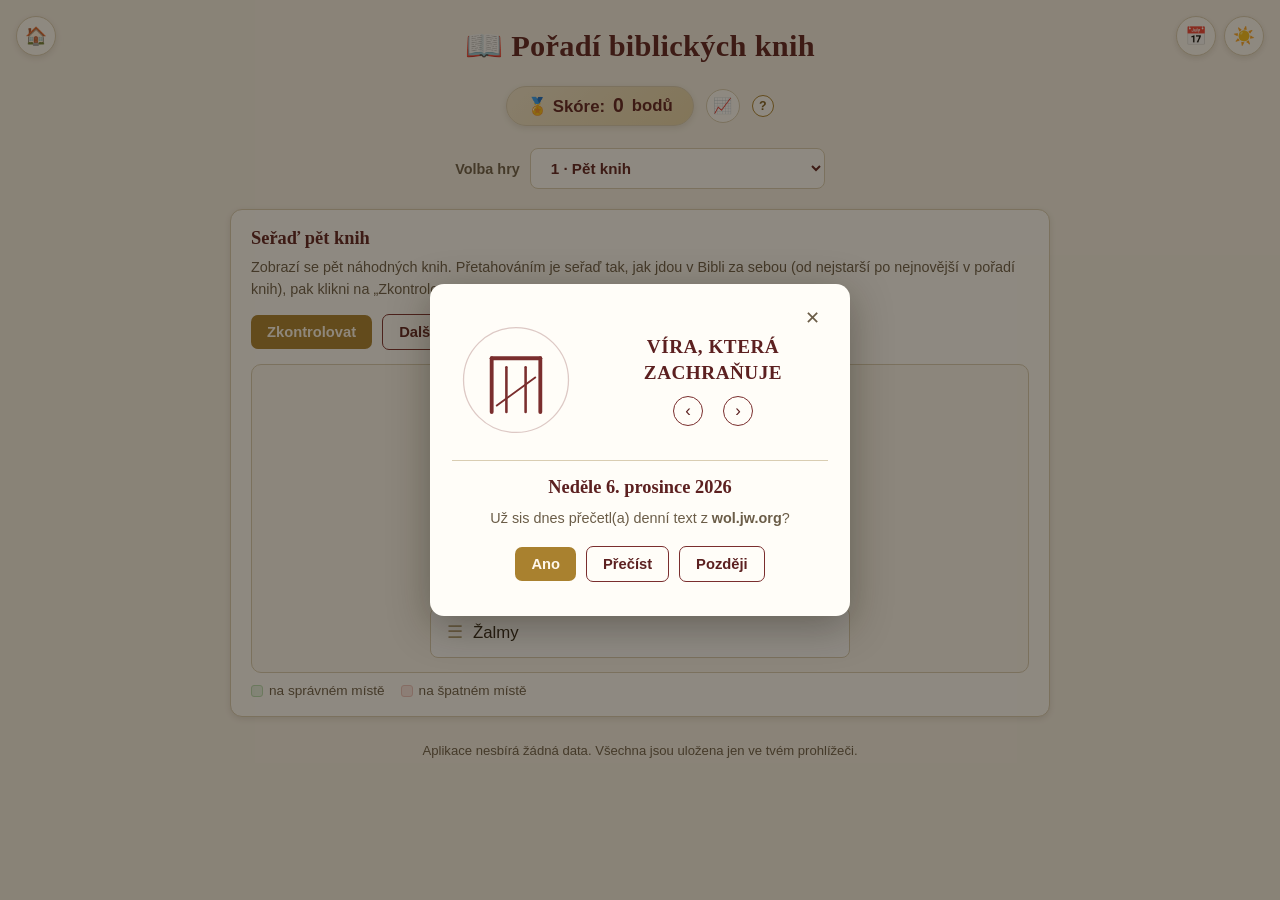
==== commit 72c88631: "Add files via upload" ====
--- a/biblicke-knihy.html
+++ b/biblicke-knihy.html
@@ -140,7 +140,7 @@
     padding: 0;
   }
 
-  .theme-toggle-btn, .daily-text-btn{
+  .theme-toggle-btn, .daily-text-btn, .home-btn{
     position: fixed;
     top: 16px;
     right: 16px;
@@ -158,14 +158,17 @@
     padding: 0;
     box-shadow: var(--shadow);
     z-index: 5000;
+    text-decoration: none;
     transition: background .25s ease, border-color .2s ease, transform .1s ease;
   }
   .daily-text-btn{ right: 64px; }
-  .theme-toggle-btn:hover, .daily-text-btn:hover{ border-color: var(--gold); transform: scale(1.06); }
-  .theme-toggle-btn:active, .daily-text-btn:active{ transform: scale(0.96); }
+  .home-btn{ left: 16px; right: auto; }
+  .theme-toggle-btn:hover, .daily-text-btn:hover, .home-btn:hover{ border-color: var(--gold); transform: scale(1.06); }
+  .theme-toggle-btn:active, .daily-text-btn:active, .home-btn:active{ transform: scale(0.96); }
   @media (max-width: 480px){
-    .theme-toggle-btn, .daily-text-btn{ top: 10px; right: 10px; width: 36px; height: 36px; font-size: 1em; }
+    .theme-toggle-btn, .daily-text-btn, .home-btn{ top: 10px; right: 10px; width: 36px; height: 36px; font-size: 1em; }
     .daily-text-btn{ right: 54px; }
+    .home-btn{ left: 10px; right: auto; }
   }
   .history-btn:hover{ border-color: var(--gold); background: #f1e6ce; }
 
@@ -813,6 +816,7 @@
 </style>
 </head>
 <body>
+<a class="home-btn" id="homeBtn" href="index.html" title="Zpět na rozcestník" aria-label="Zpět na rozcestník">🏠</a>
 <button class="theme-toggle-btn" id="themeToggle" title="Přepnout vzhled" aria-label="Přepnout vzhled">☀️</button>
 <button class="daily-text-btn" id="dailyTextBtn" title="Denní text" aria-label="Denní text">📅</button>
 <div class="wrap">
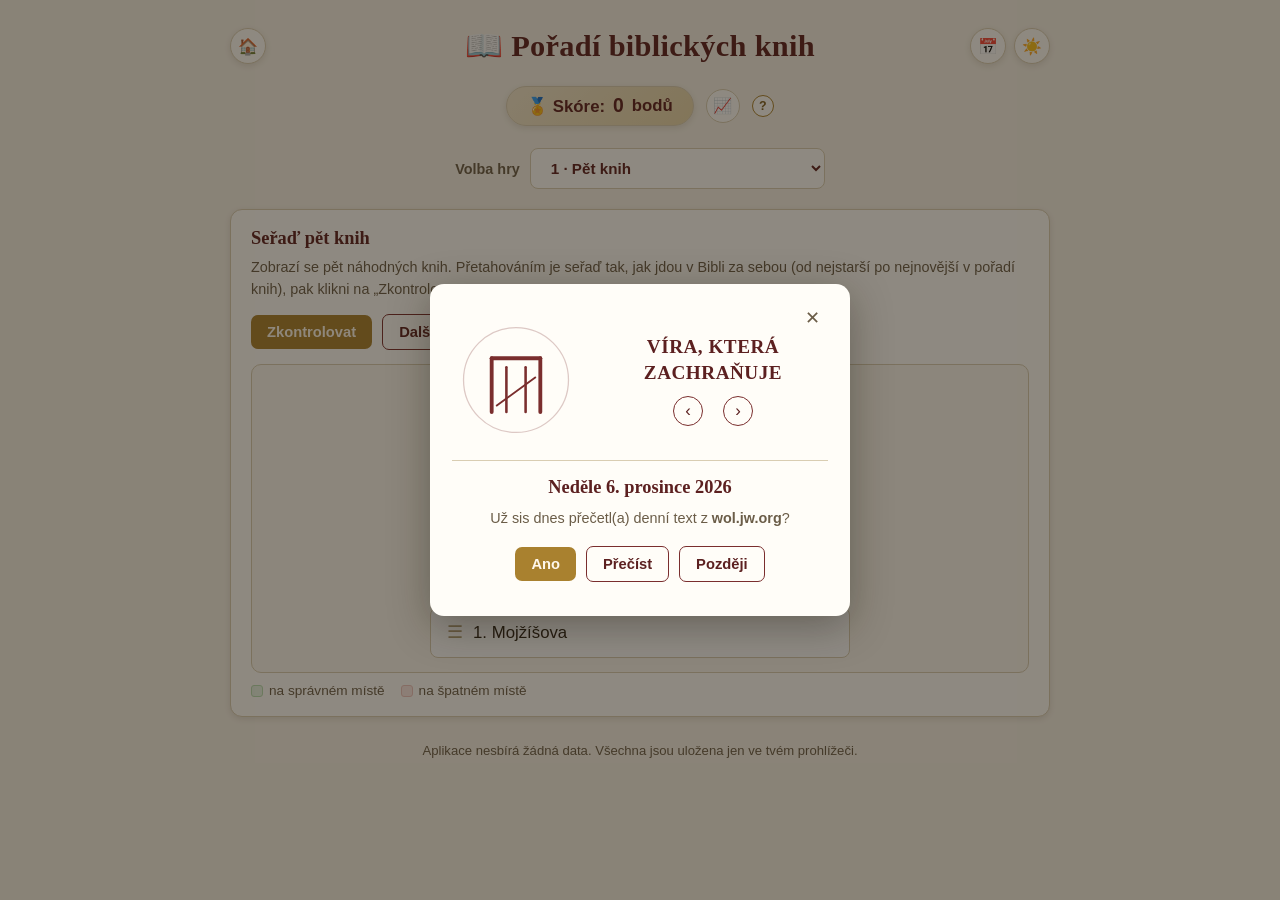
==== commit edebc85c: "Tlačítka Domů, Denní text a Vzhled v záhlaví u všech aplikací" ====
--- a/biblicke-knihy.html
+++ b/biblicke-knihy.html
@@ -2682,5 +2682,6 @@
 
 })();
 </script>
+<script src="assets/nav-dock.js"></script>
 </body>
 </html>
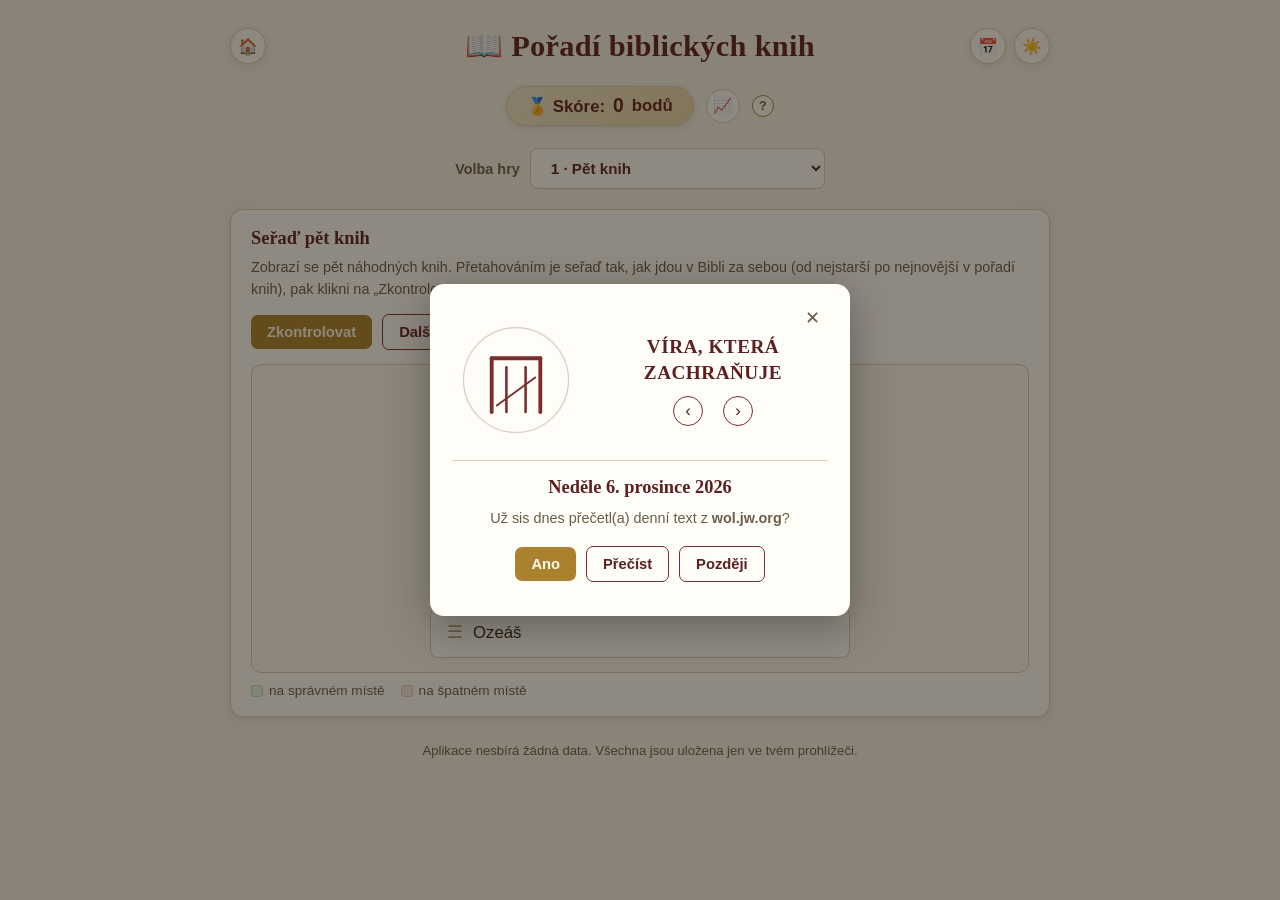
==== commit 1a7c7c82: "Offline aplikace: manifest, service worker a odkazy ve všech stránkách" ====
--- a/biblicke-knihy.html
+++ b/biblicke-knihy.html
@@ -814,6 +814,11 @@
     .toolbar button.action{ padding: 8px 9px; font-size: 0.85em; }
   }
 </style>
+<link rel="icon" type="image/png" href="assets/icon-192.png">
+<link rel="manifest" href="manifest.webmanifest">
+<meta name="theme-color" content="#7a2e2e">
+<link rel="apple-touch-icon" href="assets/apple-touch-icon.png">
+<script src="assets/pwa.js" defer></script>
 </head>
 <body>
 <a class="home-btn" id="homeBtn" href="index.html" title="Zpět na rozcestník" aria-label="Zpět na rozcestník">🏠</a>
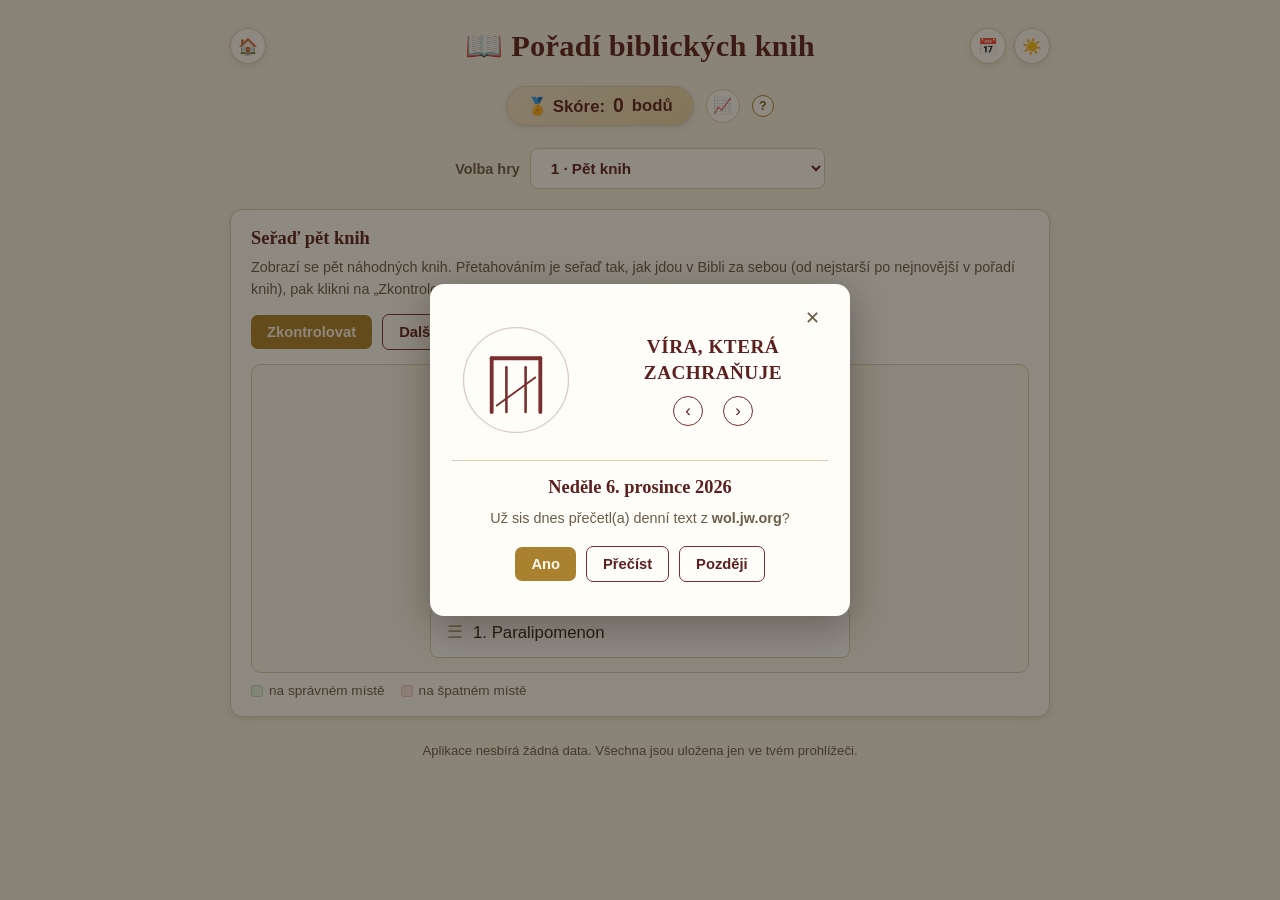
==== commit 9043ffbf: "Rozcestník: skupiny Hry/Studium/Nástroje, hledání, přímé odkazy do režimů her" ====
--- a/biblicke-knihy.html
+++ b/biblicke-knihy.html
@@ -2685,6 +2685,15 @@
     panels[modeSelect.value].classList.add("active");
   });
 
+  // Přímý odkaz na herní režim z rozcestníku: biblicke-knihy.html?hra=2
+  try{
+    const wanted = new URLSearchParams(location.search).get("hra");
+    if(wanted && panels[wanted]){
+      modeSelect.value = wanted;
+      modeSelect.dispatchEvent(new Event("change"));
+    }
+  }catch(e){}
+
 })();
 </script>
 <script src="assets/nav-dock.js"></script>
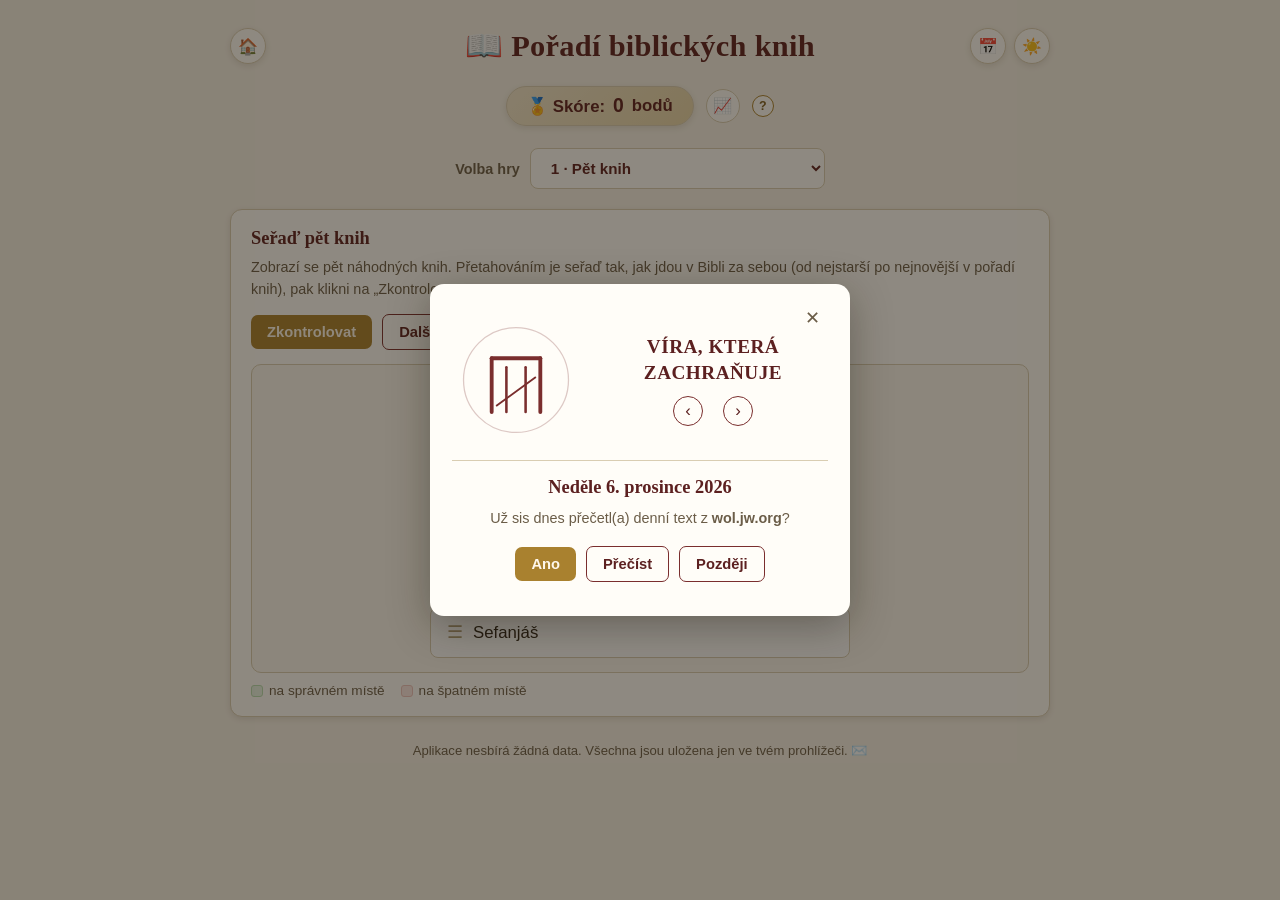
==== commit 8c90cb9d: "Patička: obálka s odkazem na e-mail pepan53@postme.cz Co-Authored-By: Claude Opus 5.5 <noreply@anthr" ====
--- a/biblicke-knihy.html
+++ b/biblicke-knihy.html
@@ -1095,7 +1095,7 @@
     </div>
   </section>
 
-  <footer>Aplikace nesbírá žádná data. Všechna jsou uložena jen ve tvém prohlížeči.</footer>
+  <footer>Aplikace nesbírá žádná data. Všechna jsou uložena jen ve tvém prohlížeči. <a href="mailto:pepan53@postme.cz" title="Napsat e-mail: pepan53@postme.cz" aria-label="Napsat e-mail" style="text-decoration:none">✉️</a></footer>
 </div>
 
 <script>
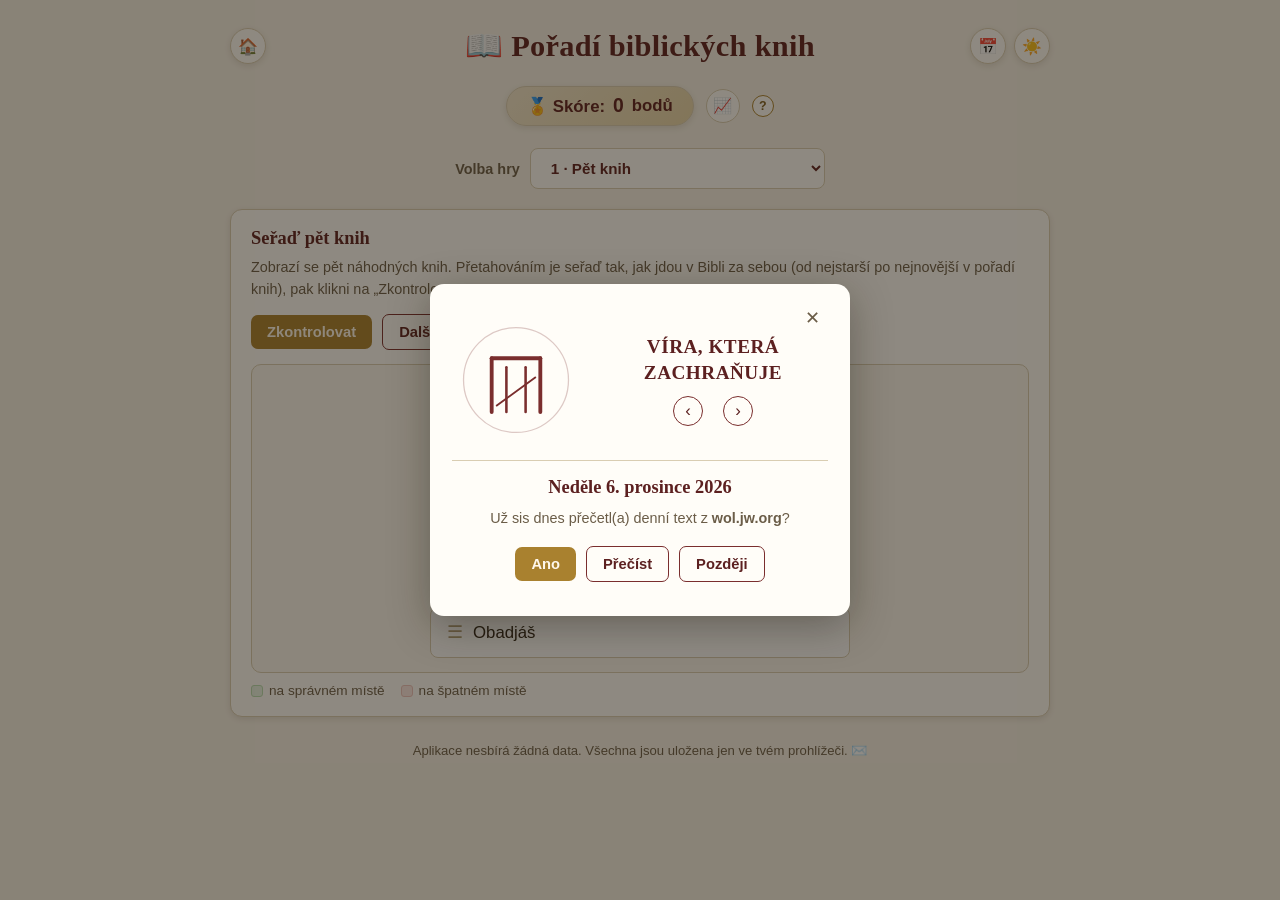
==== commit a76fc3ef: "Nápovědy „?“ se vždy vejdou na obrazovku (posun, zúžení, případně nad ikonou) na všech stránkách Co-" ====
--- a/biblicke-knihy.html
+++ b/biblicke-knihy.html
@@ -2697,5 +2697,6 @@
 })();
 </script>
 <script src="assets/nav-dock.js"></script>
+<script src="assets/tooltip-fit.js" defer></script>
 </body>
 </html>
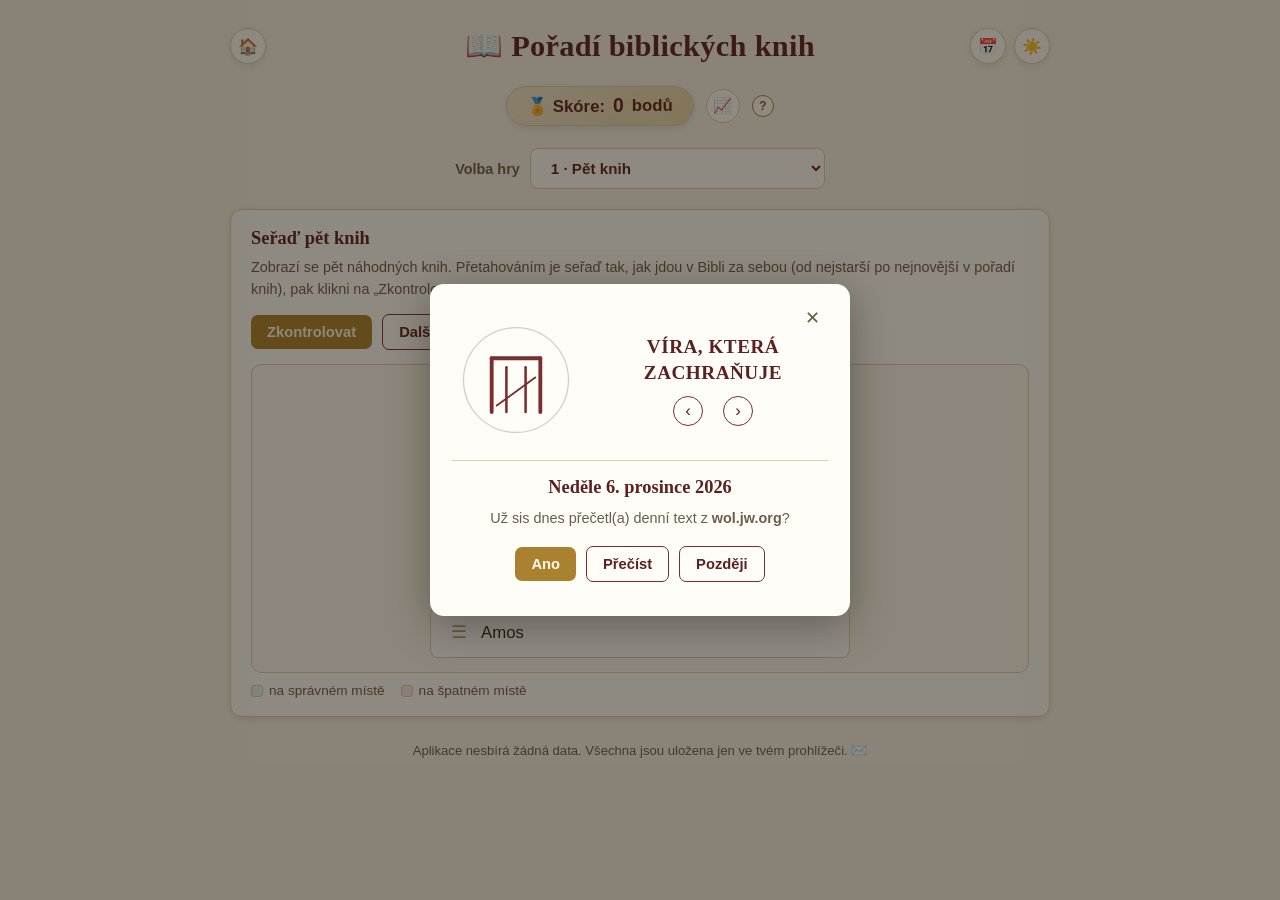
==== commit f895f7d4: "Přetahování prstem v hrách (biblické knihy, časová osa), nová verze service workeru" ====
--- a/biblicke-knihy.html
+++ b/biblicke-knihy.html
@@ -737,6 +737,9 @@
     color: var(--gold-dark);
     font-size: 1.05em;
     opacity: 0.6;
+    padding: 10px 8px;
+    margin: -10px -4px;
+    touch-action: none;
   }
   .book-item .pos{
     display:inline-flex;
@@ -751,7 +754,7 @@
     font-weight: 700;
   }
   .book-item .name{ flex: 1; }
-  .book-item.dragging{ opacity: 0.4; }
+  .book-item.dragging{ opacity: 0.3; }
   .book-item.drop-target{ border-color: var(--gold); }
   .book-item.correct{
     background: var(--green-bg);
@@ -818,6 +821,7 @@
 <link rel="manifest" href="manifest.webmanifest">
 <meta name="theme-color" content="#7a2e2e">
 <link rel="apple-touch-icon" href="assets/apple-touch-icon.png">
+<script src="assets/touch-sort.js"></script>
 <script src="assets/pwa.js" defer></script>
 </head>
 <body>
@@ -1278,7 +1282,7 @@
   function makeItem(bookIndex, big){
     const li = document.createElement("li");
     li.className = "book-item";
-    li.draggable = true;
+    li.draggable = false;
     li.dataset.idx = bookIndex;
     li.innerHTML = '<span class="handle">☰</span><span class="name">'+BOOKS[bookIndex]+'</span>';
     return li;
@@ -1345,7 +1349,7 @@
   function makeTile(bookIndex){
     const li = document.createElement("li");
     li.className = "book-tile";
-    li.draggable = true;
+    li.draggable = false;
     li.dataset.idx = bookIndex;
     li.title = BOOKS[bookIndex];
     li.textContent = BOOK_ABBR[bookIndex];
@@ -1355,7 +1359,7 @@
   function makeWriterItem(bookIndex){
     const li = document.createElement("li");
     li.className = "book-item";
-    li.draggable = true;
+    li.draggable = false;
     li.dataset.book = bookIndex;
     li.innerHTML = '<span class="handle">✍️</span><span class="name">'+WRITERS[bookIndex]+'</span>';
     return li;
@@ -1364,54 +1368,15 @@
   function makePeriodItem(bookIndex){
     const li = document.createElement("li");
     li.className = "book-item";
-    li.draggable = true;
+    li.draggable = false;
     li.dataset.book = bookIndex;
     li.innerHTML = '<span class="handle">🕑</span><span class="name">'+WRITING_PERIOD[bookIndex]+'</span>';
     return li;
   }
 
   function attachSortable(container){
-    let dragEl = null;
-
-    container.addEventListener("dragstart", (e)=>{
-      const li = e.target.closest(".book-item");
-      if(!li) return;
-      dragEl = li;
-      li.classList.add("dragging");
-      e.dataTransfer.effectAllowed = "move";
-      try{ e.dataTransfer.setData("text/plain", li.dataset.idx); }catch(err){}
-    });
-
-    container.addEventListener("dragend", ()=>{
-      if(dragEl) dragEl.classList.remove("dragging");
-      dragEl = null;
-      container.querySelectorAll(".drop-target").forEach(el=>el.classList.remove("drop-target"));
-    });
-
-    container.addEventListener("dragover", (e)=>{
-      e.preventDefault();
-      if(!dragEl) return;
-      const afterEl = getDragAfterElement(container, e.clientY);
-      container.querySelectorAll(".drop-target").forEach(el=>el.classList.remove("drop-target"));
-      if(afterEl == null){
-        container.appendChild(dragEl);
-      }else{
-        container.insertBefore(dragEl, afterEl);
-        afterEl.classList.add("drop-target");
-      }
-      // simple autoscroll near edges
-      const rect = container.getBoundingClientRect();
-      const margin = 40;
-      if(e.clientY - rect.top < margin){
-        container.scrollTop -= 12;
-      }else if(rect.bottom - e.clientY < margin){
-        container.scrollTop += 12;
-      }
-    });
-
-    container.addEventListener("drop", (e)=>{
-      e.preventDefault();
-    });
+    // přetahování prstem i myší – viz assets/touch-sort.js
+    TouchSort.attach({ containers:[container], itemSel:".book-item", handleSel:".handle" });
   }
 
   function getDragAfterElement(container, y){
@@ -1434,39 +1399,7 @@
   // přetáhnout čtvereček i mezi dvěma bloky (Hebrejsko-aramejská /
   // Křesťanská řecká písma), ne jen v rámci jednoho z nich.
   function attachSortableGrid(...containers){
-    let dragEl = null;
-
-    function clearDropTargets(){
-      containers.forEach(c=> c.querySelectorAll(".drop-target").forEach(el=>el.classList.remove("drop-target")));
-    }
-
-    containers.forEach(container=>{
-      container.addEventListener("dragstart", (e)=>{
-        const tile = e.target.closest(".book-tile");
-        if(!tile) return;
-        dragEl = tile;
-        tile.classList.add("dragging");
-        e.dataTransfer.effectAllowed = "move";
-        try{ e.dataTransfer.setData("text/plain", tile.dataset.idx); }catch(err){}
-      });
-
-      container.addEventListener("dragend", ()=>{
-        if(dragEl) dragEl.classList.remove("dragging");
-        dragEl = null;
-        clearDropTargets();
-      });
-
-      container.addEventListener("dragover", (e)=>{
-        e.preventDefault();
-        if(!dragEl) return;
-        clearDropTargets();
-        placeTileAt(container, dragEl, e.clientX, e.clientY);
-      });
-
-      container.addEventListener("drop", (e)=>{
-        e.preventDefault();
-      });
-    });
+    TouchSort.attach({ containers:containers, itemSel:".book-tile", grid:true });
   }
 
   function placeTileAt(container, dragEl, x, y){
